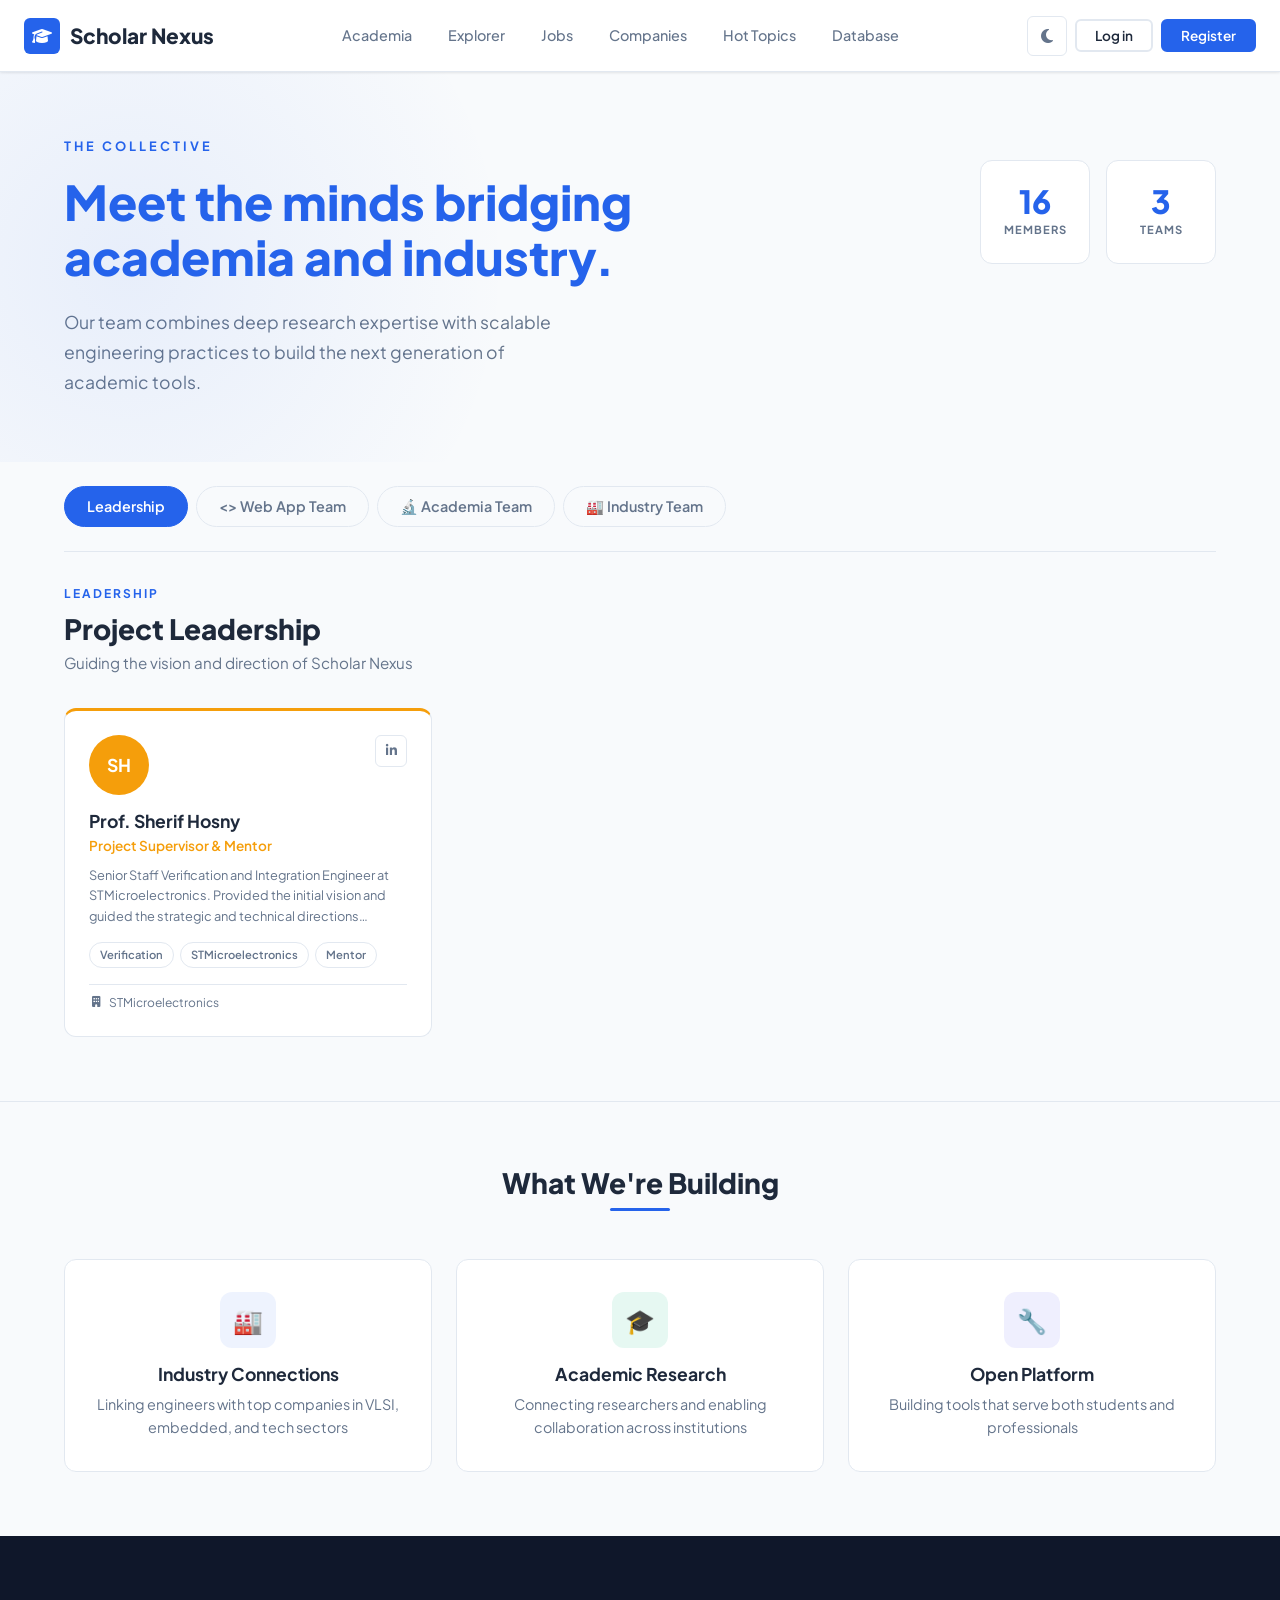
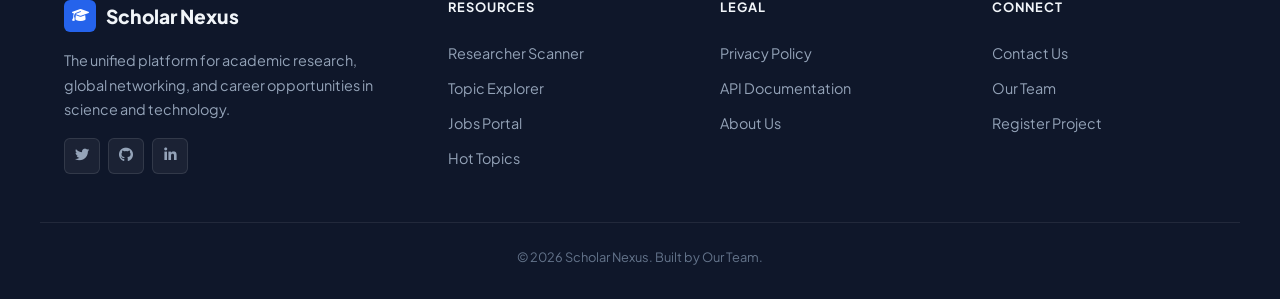
==== public/team.html @ de227413 "add team page" ====
<!DOCTYPE html>
<html lang="en">

<head>
    <meta charset="UTF-8">
    <meta name="viewport" content="width=device-width, initial-scale=1.0">
    <title>Our Team — Scholar Nexus</title>
    <meta name="description"
        content="Meet the talented team behind Scholar Nexus — researchers, engineers, and designers bridging academia and industry.">

    <!-- Theme: load first to prevent FOUC -->
    <script src="js/theme.js"></script>

    <!-- Preconnect -->
    <link rel="preconnect" href="https://fonts.googleapis.com">
    <link rel="preconnect" href="https://fonts.gstatic.com" crossorigin>
    <link rel="preconnect" href="https://cdnjs.cloudflare.com">

    <!-- CSS: tokens → components → layout → page -->
    <link rel="stylesheet" href="https://cdnjs.cloudflare.com/ajax/libs/font-awesome/6.4.0/css/all.min.css">
    <link rel="stylesheet" href="css/design-system.css">
    <link rel="stylesheet" href="css/components.css">
    <link rel="stylesheet" href="css/layout.css">
    <link rel="stylesheet" href="css/pages/team.css">
</head>

<body>

    <!-- ═══ NAVBAR (injected by layout.js) ═══ -->
    <div id="app-header"></div>


    <!-- ═══ HERO SECTION ═══ -->
    <section class="team-hero">
        <div class="container">
            <div class="team-hero__inner">
                <div class="team-hero__text">
                    <p class="team-hero__label">The Collective</p>
                    <h1 class="team-hero__title" id="hero-title">
                        Meet the minds bridging<br>
                        <span>academia and industry.</span>
                    </h1>
                    <p class="team-hero__subtitle">
                        Our team combines deep research expertise with scalable engineering practices
                        to build the next generation of academic tools.
                    </p>
                </div>
                <div class="team-hero__stats">
                    <div class="team-stat-box">
                        <div class="team-stat-box__value" data-count="16">0</div>
                        <div class="team-stat-box__label">Members</div>
                    </div>
                    <div class="team-stat-box">
                        <div class="team-stat-box__value" data-count="3">0</div>
                        <div class="team-stat-box__label">Teams</div>
                    </div>
                </div>
            </div>
        </div>
    </section>


    <!-- ═══ FILTER TABS ═══ -->
    <section class="container">
        <div class="team-filters" id="team-filters">
            <button class="team-filter-tab active" data-filter="leadership"
                data-target="section-leadership">Leadership</button>
            <button class="team-filter-tab" data-filter="web" data-target="section-web">&lt;&gt; Web App
                Team</button>
            <button class="team-filter-tab" data-filter="academia" data-target="section-academia">🔬 Academia
                Team</button>
            <button class="team-filter-tab" data-filter="industry" data-target="section-industry">🏭 Industry
                Team</button>
        </div>
    </section>


    <!-- ═══ LEADERSHIP ═══ -->
    <section class="container team-section" id="section-leadership" data-team="leadership">
        <p class="team-section__label">Leadership</p>
        <h2 class="team-section__title">Project Leadership</h2>
        <p class="team-section__subtitle">Guiding the vision and direction of Scholar Nexus</p>

        <div class="team-cards-grid">

            <!-- Prof. Sherif Hosny -->
            <div class="team-card" data-team="leadership" data-color="gold">
                <div class="team-card__top">
                    <div class="team-card__avatar" style="background: #f59e0b;">SH</div>
                    <div class="team-card__actions">
                        <a href="https://www.linkedin.com/in/sherif-hosny-0731b32b/" target="_blank" rel="noopener"
                            class="team-card__action-btn team-card__action-btn--li" aria-label="LinkedIn">
                            <i class="fab fa-linkedin-in"></i>
                        </a>
                    </div>
                </div>
                <h3 class="team-card__name">Prof. Sherif Hosny</h3>
                <p class="team-card__role team-card__role--gold">Project Supervisor &amp; Mentor</p>
                <p class="team-card__desc">
                    Senior Staff Verification and Integration Engineer at STMicroelectronics.
                    Provided the initial vision and guided the strategic and technical directions
                    throughout development.
                </p>
                <div class="team-card__skills">
                    <span class="team-card__skill">Verification</span>
                    <span class="team-card__skill">STMicroelectronics</span>
                    <span class="team-card__skill">Mentor</span>
                </div>
                <div class="team-card__meta">
                    <span class="team-card__meta-item"><i class="fas fa-building"></i> STMicroelectronics</span>
                </div>
            </div>

        </div>
    </section>


    <!-- ═══ WEB APPLICATION TEAM ═══ -->
    <section class="container team-section" id="section-web" data-team="web">
        <p class="team-section__label">Web App Team</p>
        <h2 class="team-section__title">Computer Operators</h2>
        <p class="team-section__subtitle">The dedicated team behind Scholar Nexus</p>

        <div class="team-cards-grid">

            <!-- Mohamed Gad Mohamed Ahmed -->
            <div class="team-card" data-team="web" data-color="purple">
                <div class="team-card__top">
                    <div class="team-card__avatar" style="background: #7c3aed;">MG</div>
                    <div class="team-card__actions">
                        <a href="https://www.linkedin.com/in/mohamed-gad-075179253?utm_source=share_via&utm_content=profile&utm_medium=member_android"
                            target="_blank" rel="noopener" class="team-card__action-btn team-card__action-btn--li"
                            aria-label="LinkedIn">
                            <i class="fab fa-linkedin-in"></i>
                        </a>
                    </div>
                </div>
                <h3 class="team-card__name">Mohamed Gad Mohamed Ahmed</h3>
                <p class="team-card__role team-card__role--purple">Full Stack Developer</p>
                <p class="team-card__desc">
                    Interested in VLSI, Digital IC Design, Verification, ASIC, FPGA, and DSP.
                </p>
                <div class="team-card__skills">
                    <span class="team-card__skill">VLSI</span>
                    <span class="team-card__skill">Digital IC Design</span>
                    <span class="team-card__skill">Verification</span>
                    <span class="team-card__skill">ASIC</span>
                    <span class="team-card__skill">FPGA</span>
                    <span class="team-card__skill">DSP</span>
                </div>
                <div class="team-card__meta">
                    <span class="team-card__meta-item"><i class="fas fa-graduation-cap"></i> B.Sc. in Electronics and
                        Electrical Communication Engineering</span>
                </div>
            </div>

            <!-- Amr Ahmed Wahidi -->
            <div class="team-card" data-team="web" data-color="purple">
                <div class="team-card__top">
                    <div class="team-card__avatar" style="background: #8b5cf6;">AW</div>
                    <div class="team-card__actions">
                        <a href="https://www.linkedin.com/in/amr-wahidi-747aba308/" target="_blank" rel="noopener"
                            class="team-card__action-btn team-card__action-btn--li" aria-label="LinkedIn">
                            <i class="fab fa-linkedin-in"></i>
                        </a>
                    </div>
                </div>
                <h3 class="team-card__name">Amr Ahmed Wahidi</h3>
                <p class="team-card__role team-card__role--purple">Software Developer &amp; Computer Vision Engineer</p>
                <p class="team-card__desc">
                    Passionate about AI, computer vision, GPU programming, and building software that
                    bridges research and reality.
                </p>
                <div class="team-card__skills">
                    <span class="team-card__skill">Computer Vision</span>
                    <span class="team-card__skill">Software Dev</span>
                    <span class="team-card__skill">GPU Programming</span>
                </div>
                <div class="team-card__meta">
                    <span class="team-card__meta-item"><i class="fas fa-graduation-cap"></i> B.Sc. Computer &amp;
                        Systems Engineering</span>
                </div>
            </div>

            <!-- Youssef Abdul Sattar -->
            <div class="team-card" data-team="web" data-color="purple">
                <div class="team-card__top">
                    <div class="team-card__avatar" style="background: #6d28d9;">YA</div>
                    <div class="team-card__actions">
                        <a href="https://www.linkedin.com/in/youssef-abdul-sattar-a793571b5" target="_blank"
                            rel="noopener" class="team-card__action-btn team-card__action-btn--li"
                            aria-label="LinkedIn">
                            <i class="fab fa-linkedin-in"></i>
                        </a>
                    </div>
                </div>
                <h3 class="team-card__name">Youssef Abdul Sattar</h3>
                <p class="team-card__role team-card__role--purple">Software Engineer</p>
                <p class="team-card__desc">
                    Passionate software engineer contributing to the web layer of Scholar Nexus,
                    bringing clean code and thoughtful implementation to every feature he touches.
                </p>
                <div class="team-card__skills">
                    <span class="team-card__skill">Software Engineering</span>
                    <span class="team-card__skill">Web Development</span>
                </div>
                <div class="team-card__meta">
                    <span class="team-card__meta-item"><i class="fas fa-graduation-cap"></i> B.Sc. Computer &amp;
                        Control Systems Engineering</span>
                </div>
            </div>

            <!-- Basem Ahmed Shehata -->
            <div class="team-card" data-team="web" data-color="purple">
                <div class="team-card__top">
                    <div class="team-card__avatar" style="background: #7c3aed;">BA</div>
                    <div class="team-card__actions">
                        <a href="https://linkedin.com/in/basem-ahmed-shehata" target="_blank" rel="noopener"
                            class="team-card__action-btn team-card__action-btn--li" aria-label="LinkedIn">
                            <i class="fab fa-linkedin-in"></i>
                        </a>
                    </div>
                </div>
                <h3 class="team-card__name">Basem Ahmed Shehata</h3>
                <p class="team-card__role team-card__role--purple">Backend Developer</p>
                <p class="team-card__desc">
                    Motivated software engineer with a specific interest in backend development,
                    contributing to the server-side logic and API design of Scholar Nexus.
                </p>
                <div class="team-card__skills">
                    <span class="team-card__skill">Backend Development</span>
                    <span class="team-card__skill">Software Engineering</span>
                </div>
                <div class="team-card__meta">
                    <span class="team-card__meta-item"><i class="fas fa-graduation-cap"></i> B.Sc. Computer &amp;
                        Systems Engineering</span>
                </div>
            </div>

            <!-- Abdallah Safan -->
            <div class="team-card" data-team="web" data-color="purple">
                <div class="team-card__top">
                    <div class="team-card__avatar" style="background: #5b21b6;">AS</div>
                    <div class="team-card__actions">
                        <a href="https://www.linkedin.com/in/abdallah-safan-021483278" target="_blank" rel="noopener"
                            class="team-card__action-btn team-card__action-btn--li" aria-label="LinkedIn">
                            <i class="fab fa-linkedin-in"></i>
                        </a>
                    </div>
                </div>
                <h3 class="team-card__name">Abdallah Safan</h3>
                <p class="team-card__role team-card__role--purple">Web Application Developer</p>
                <p class="team-card__desc">
                    Experienced in software development and generative AI, bringing modern engineering
                    practices and AI-powered thinking to the Scholar Nexus platform.
                </p>
                <div class="team-card__skills">
                    <span class="team-card__skill">Software Development</span>
                    <span class="team-card__skill">GenAI</span>
                    <span class="team-card__skill">Web Apps</span>
                </div>
                <div class="team-card__meta">
                    <span class="team-card__meta-item"><i class="fas fa-graduation-cap"></i> B.Sc. Computer
                        Engineering</span>
                </div>
            </div>

            <!-- Hamza Eldafrawy -->
            <div class="team-card" data-team="web" data-color="purple">
                <div class="team-card__top">
                    <div class="team-card__avatar" style="background: #8b5cf6;">HE</div>
                    <div class="team-card__actions">
                        <a href="https://www.linkedin.com/in/hamza-eldafrawy-a780591b9" target="_blank" rel="noopener"
                            class="team-card__action-btn team-card__action-btn--li" aria-label="LinkedIn">
                            <i class="fab fa-linkedin-in"></i>
                        </a>
                    </div>
                </div>
                <h3 class="team-card__name">Hamza Eldafrawy</h3>
                <p class="team-card__role team-card__role--purple">ML &amp; Web Developer</p>
                <p class="team-card__desc">
                    Interested in machine learning, data science, and software development — combining
                    analytical thinking with practical engineering to support Scholar Nexus.
                </p>
                <div class="team-card__skills">
                    <span class="team-card__skill">Machine Learning</span>
                    <span class="team-card__skill">Data Science</span>
                    <span class="team-card__skill">Software Dev</span>
                </div>
                <div class="team-card__meta">
                    <span class="team-card__meta-item"><i class="fas fa-graduation-cap"></i> B.Sc. Computer &amp;
                        Systems Engineering</span>
                </div>
            </div>

        </div>
    </section>


    <!-- ═══ INDUSTRY TEAM ═══ -->
    <section class="container team-section" id="section-industry" data-team="industry">
        <p class="team-section__label">Industry Team</p>
        <h2 class="team-section__title">Industry Connections</h2>
        <p class="team-section__subtitle">Building bridges between academia and industry</p>

        <div class="team-cards-grid">

            <!-- Nayra Azam Yousef -->
            <div class="team-card" data-team="industry" data-color="blue">
                <div class="team-card__top">
                    <div class="team-card__avatar" style="background: #2563eb;">NA</div>
                    <div class="team-card__actions">
                        <a href="https://www.linkedin.com/in/nayra-a-406677175" target="_blank" rel="noopener"
                            class="team-card__action-btn team-card__action-btn--li" aria-label="LinkedIn">
                            <i class="fab fa-linkedin-in"></i>
                        </a>
                    </div>
                </div>
                <h3 class="team-card__name">Nayra Azam Yousef</h3>
                <p class="team-card__role team-card__role--blue">Digital Verification Engineer</p>
                <p class="team-card__desc">
                    Digital Verification Engineer Intern at Si-Vision specializing in UVM and RISC-V
                    verification, while also serving as a Teaching Assistant at the Faculty of Engineering,
                    Mansoura University.
                </p>
                <div class="team-card__skills">
                    <span class="team-card__skill">UVM</span>
                    <span class="team-card__skill">RISC-V</span>
                    <span class="team-card__skill">Digital Design</span>
                    <span class="team-card__skill">Verification</span>
                </div>
                <div class="team-card__meta">
                    <span class="team-card__meta-item"><i class="fas fa-graduation-cap"></i> B.Sc. ECE + M.Sc.
                        Candidate</span>
                    <span class="team-card__meta-item"><i class="fas fa-building"></i> Digital Design
                        Verification</span>
                </div>
            </div>

            <!-- Karim Abdelhafez -->
            <div class="team-card" data-team="industry" data-color="blue">
                <div class="team-card__top">
                    <div class="team-card__avatar" style="background: #1e40af;">KA</div>
                    <div class="team-card__actions">
                        <a href="https://www.linkedin.com/in/karim-abdelhafez-1b89831b0" target="_blank" rel="noopener"
                            class="team-card__action-btn team-card__action-btn--li" aria-label="LinkedIn">
                            <i class="fab fa-linkedin-in"></i>
                        </a>
                    </div>
                </div>
                <h3 class="team-card__name">Karim Abdelhafez</h3>
                <p class="team-card__role team-card__role--blue">Verification Engineer</p>
                <p class="team-card__desc">
                    Standard Digital Verification Engineer at Si-Vision, working within the PCIe
                    controller team and applying rigorous verification methodologies to complex digital systems.
                </p>
                <div class="team-card__skills">
                    <span class="team-card__skill">PCIe</span>
                    <span class="team-card__skill">Digital Verification</span>
                    <span class="team-card__skill">UVM</span>
                </div>
                <div class="team-card__meta">
                    <span class="team-card__meta-item"><i class="fas fa-graduation-cap"></i> B.Sc. Electronics &amp;
                        ECE</span>
                    <span class="team-card__meta-item"><i class="fas fa-building"></i> Digital Design
                        Verification</span>
                </div>
            </div>

            <!-- Islam Mohamed Abdelaziz -->
            <div class="team-card" data-team="industry" data-color="blue">
                <div class="team-card__top">
                    <div class="team-card__avatar" style="background: #3b82f6;">IA</div>
                    <div class="team-card__actions">
                        <a href="https://www.linkedin.com/in/islam-mohamed-1144a5217" target="_blank" rel="noopener"
                            class="team-card__action-btn team-card__action-btn--li" aria-label="LinkedIn">
                            <i class="fab fa-linkedin-in"></i>
                        </a>
                    </div>
                </div>
                <h3 class="team-card__name">Islam Mohamed Abdelaziz</h3>
                <p class="team-card__role team-card__role--blue">Verification Engineer</p>
                <p class="team-card__desc">
                    Digital Verification Engineer Intern at Si-Vision specializing in UVM and RISC-V
                    verification, passionate about building robust and reliable digital hardware systems.
                </p>
                <div class="team-card__skills">
                    <span class="team-card__skill">UVM</span>
                    <span class="team-card__skill">RISC-V</span>
                    <span class="team-card__skill">Verification</span>
                </div>
                <div class="team-card__meta">
                    <span class="team-card__meta-item"><i class="fas fa-graduation-cap"></i> B.Sc. Electronics &amp;
                        ECE</span>
                    <span class="team-card__meta-item"><i class="fas fa-building"></i> Digital Design
                        Verification</span>
                </div>
            </div>

            <!-- Peter Gad -->
            <div class="team-card" data-team="industry" data-color="blue">
                <div class="team-card__top">
                    <div class="team-card__avatar" style="background: #1d4ed8;">PG</div>
                    <div class="team-card__actions">
                        <a href="https://www.linkedin.com/in/peter-gad-03bb34192" target="_blank" rel="noopener"
                            class="team-card__action-btn team-card__action-btn--li" aria-label="LinkedIn">
                            <i class="fab fa-linkedin-in"></i>
                        </a>
                    </div>
                </div>
                <h3 class="team-card__name">Peter Gad</h3>
                <p class="team-card__role team-card__role--blue">Digital Verification Engineer</p>
                <p class="team-card__desc">
                    Digital Verification Engineer at Si-Vision working in the PCIe controller team,
                    combining his nanotechnology background with practical digital verification expertise.
                </p>
                <div class="team-card__skills">
                    <span class="team-card__skill">PCIe</span>
                    <span class="team-card__skill">Digital Verification</span>
                    <span class="team-card__skill">Nano-electronics</span>
                </div>
                <div class="team-card__meta">
                    <span class="team-card__meta-item"><i class="fas fa-graduation-cap"></i> B.Sc. Nanotechnology &amp;
                        Nano-Electronics</span>
                    <span class="team-card__meta-item"><i class="fas fa-building"></i> Digital Verification</span>
                </div>
            </div>

            <!-- Menna Hesham El-Sabaa -->
            <div class="team-card" data-team="industry" data-color="blue">
                <div class="team-card__top">
                    <div class="team-card__avatar" style="background: #2563eb;">ME</div>
                    <div class="team-card__actions">
                        <a href="https://www.linkedin.com/in/menna-elsabaa" target="_blank" rel="noopener"
                            class="team-card__action-btn team-card__action-btn--li" aria-label="LinkedIn">
                            <i class="fab fa-linkedin-in"></i>
                        </a>
                    </div>
                </div>
                <h3 class="team-card__name">Menna Hesham El-Sabaa</h3>
                <p class="team-card__role team-card__role--blue">Analog Design Enthusiast</p>
                <p class="team-card__desc">
                    Junior engineering student with a strong foundation in electronics and device physics,
                    passionate about Analog IC Design and eager to contribute to cutting-edge circuit design.
                </p>
                <div class="team-card__skills">
                    <span class="team-card__skill">Analog Design</span>
                    <span class="team-card__skill">Electronics</span>
                    <span class="team-card__skill">IC Design</span>
                </div>
                <div class="team-card__meta">
                    <span class="team-card__meta-item"><i class="fas fa-graduation-cap"></i> Junior - Electronics &amp;
                        Communication Eng.</span>
                    <span class="team-card__meta-item"><i class="fas fa-building"></i> Analog IC Design</span>
                </div>
            </div>

            <!-- Manar Kamel -->
            <div class="team-card" data-team="industry" data-color="blue">
                <div class="team-card__top">
                    <div class="team-card__avatar" style="background: #1e40af;">MK</div>
                    <div class="team-card__actions">
                        <a href="https://www.linkedin.com/in/manarkamelhuss" target="_blank" rel="noopener"
                            class="team-card__action-btn team-card__action-btn--li" aria-label="LinkedIn">
                            <i class="fab fa-linkedin-in"></i>
                        </a>
                    </div>
                </div>
                <h3 class="team-card__name">Manar Kamel</h3>
                <p class="team-card__role team-card__role--blue">Industry Contributor</p>
                <p class="team-card__desc">
                    Contributing to the industry side of Scholar Nexus, bringing engineering expertise
                    and practical experience to support the platform's industry connections.
                </p>
                <div class="team-card__skills">
                    <span class="team-card__skill">Electronics</span>
                    <span class="team-card__skill">Engineering</span>
                </div>
                <div class="team-card__meta">
                    <span class="team-card__meta-item"><i class="fas fa-graduation-cap"></i> B.Sc. Electronics &amp;
                        ECE</span>
                    <span class="team-card__meta-item"><i class="fas fa-building"></i> Industry</span>
                </div>
            </div>

            <!-- Yahia Mahmoud -->
            <div class="team-card" data-team="industry" data-color="blue">
                <div class="team-card__top">
                    <div class="team-card__avatar" style="background: #3b82f6;">YM</div>
                    <div class="team-card__actions">
                        <a href="https://www.linkedin.com/in/yahia-mahmoud-404752190" target="_blank" rel="noopener"
                            class="team-card__action-btn team-card__action-btn--li" aria-label="LinkedIn">
                            <i class="fab fa-linkedin-in"></i>
                        </a>
                    </div>
                </div>
                <h3 class="team-card__name">Yahia Mahmoud</h3>
                <p class="team-card__role team-card__role--blue">Industry Contributor</p>
                <p class="team-card__desc">
                    Engineering professional contributing to the industry team of Scholar Nexus,
                    helping bridge the gap between academic research and real-world industry applications.
                </p>
                <div class="team-card__skills">
                    <span class="team-card__skill">Electronics</span>
                    <span class="team-card__skill">Engineering</span>
                </div>
                <div class="team-card__meta">
                    <span class="team-card__meta-item"><i class="fas fa-graduation-cap"></i> B.Sc. Electronics &amp;
                        ECE</span>
                    <span class="team-card__meta-item"><i class="fas fa-building"></i> Industry</span>
                </div>
            </div>

        </div>
    </section>


    <!-- ═══ ACADEMIA TEAM ═══ -->
    <section class="container team-section" id="section-academia" data-team="academia">
        <p class="team-section__label">Academia Team</p>
        <h2 class="team-section__title">Research &amp; Academia</h2>
        <p class="team-section__subtitle">Advancing knowledge and research</p>

        <div class="team-cards-grid">

            <!-- Reem Fawzy Mahmoud -->
            <div class="team-card" data-team="academia" data-color="green">
                <div class="team-card__top">
                    <div class="team-card__avatar" style="background: #10b981;">RF</div>
                    <div class="team-card__actions">
                        <a href="https://www.linkedin.com/in/reem-mahmoud-193987306" target="_blank" rel="noopener"
                            class="team-card__action-btn team-card__action-btn--li" aria-label="LinkedIn">
                            <i class="fab fa-linkedin-in"></i>
                        </a>
                    </div>
                </div>
                <h3 class="team-card__name">Reem Fawzy Mahmoud</h3>
                <p class="team-card__role team-card__role--green">ASIC Design &amp; Teaching Assistant</p>
                <p class="team-card__desc">
                    ASIC design intern currently working as a Teaching Assistant, combining her passion
                    for digital IC design with a commitment to education and knowledge-sharing in the academic
                    community.
                </p>
                <div class="team-card__skills">
                    <span class="team-card__skill">ASIC Design</span>
                    <span class="team-card__skill">Digital IC</span>
                    <span class="team-card__skill">Teaching</span>
                </div>
                <div class="team-card__meta">
                    <span class="team-card__meta-item"><i class="fas fa-graduation-cap"></i> B.Sc. Electronics &amp;
                        ECE</span>
                    <span class="team-card__meta-item"><i class="fas fa-building"></i> Digital IC Design</span>
                </div>
            </div>

            <!-- Mohamed Mostafa Mohamed -->
            <div class="team-card" data-team="academia" data-color="green">
                <div class="team-card__top">
                    <div class="team-card__avatar" style="background: #059669;">MM</div>
                    <div class="team-card__actions">
                        <a href="https://www.linkedin.com/in/mohamed-mostafa-bb509b231" target="_blank" rel="noopener"
                            class="team-card__action-btn team-card__action-btn--li" aria-label="LinkedIn">
                            <i class="fab fa-linkedin-in"></i>
                        </a>
                    </div>
                </div>
                <h3 class="team-card__name">Mohamed Mostafa Mohamed</h3>
                <p class="team-card__role team-card__role--green">Digital Verification &amp; ASIC</p>
                <p class="team-card__desc">
                    Digital verification intern at Si-Vision specializing in UVM and CXL verification,
                    with broad interests in digital IC verification, design, and ASIC development.
                </p>
                <div class="team-card__skills">
                    <span class="team-card__skill">UVM</span>
                    <span class="team-card__skill">CXL</span>
                    <span class="team-card__skill">ASIC</span>
                    <span class="team-card__skill">Digital IC</span>
                </div>
                <div class="team-card__meta">
                    <span class="team-card__meta-item"><i class="fas fa-graduation-cap"></i> B.Sc. Electronics &amp;
                        ECE</span>
                    <span class="team-card__meta-item"><i class="fas fa-building"></i> Digital IC Verification &amp;
                        Design</span>
                </div>
            </div>

            <!-- Mohamed Ahmed Mamdouh -->
            <div class="team-card" data-team="academia" data-color="green">
                <div class="team-card__top">
                    <div class="team-card__avatar" style="background: #10b981;">MA</div>
                    <div class="team-card__actions">
                        <a href="https://www.linkedin.com/in/mohamed-ahmed-714853245" target="_blank" rel="noopener"
                            class="team-card__action-btn team-card__action-btn--li" aria-label="LinkedIn">
                            <i class="fab fa-linkedin-in"></i>
                        </a>
                    </div>
                </div>
                <h3 class="team-card__name">Mohamed Ahmed Mamdouh</h3>
                <p class="team-card__role team-card__role--green">VLSI Engineer</p>
                <p class="team-card__desc">
                    Final-term electronics engineering student with a focus on VLSI design, bringing
                    fresh perspective and technical knowledge to the academia team of Scholar Nexus.
                </p>
                <div class="team-card__skills">
                    <span class="team-card__skill">VLSI</span>
                    <span class="team-card__skill">Electronics</span>
                    <span class="team-card__skill">Digital Design</span>
                </div>
                <div class="team-card__meta">
                    <span class="team-card__meta-item"><i class="fas fa-graduation-cap"></i> B.Sc. Electronics &amp; ECE
                        - Helwan University</span>
                    <span class="team-card__meta-item"><i class="fas fa-building"></i> VLSI</span>
                </div>
            </div>

        </div>
    </section>


    <!-- ═══ WHAT WE'RE BUILDING ═══ -->
    <section class="team-building">
        <div class="container">
            <div class="team-building__header">
                <h2 class="team-building__title">What We're Building</h2>
                <div class="team-building__subtitle"></div>
            </div>

            <div class="team-building__grid">
                <div class="team-building__card">
                    <div class="team-building__icon team-building__icon--blue">🏭</div>
                    <h3 class="team-building__card-title">Industry Connections</h3>
                    <p class="team-building__card-text">
                        Linking engineers with top companies in VLSI, embedded, and tech sectors
                    </p>
                </div>
                <div class="team-building__card">
                    <div class="team-building__icon team-building__icon--green">🎓</div>
                    <h3 class="team-building__card-title">Academic Research</h3>
                    <p class="team-building__card-text">
                        Connecting researchers and enabling collaboration across institutions
                    </p>
                </div>
                <div class="team-building__card">
                    <div class="team-building__icon team-building__icon--purple">🔧</div>
                    <h3 class="team-building__card-title">Open Platform</h3>
                    <p class="team-building__card-text">
                        Building tools that serve both students and professionals
                    </p>
                </div>
            </div>
        </div>
    </section>


    <!-- ═══ FOOTER (injected by layout.js) ═══ -->
    <div id="app-footer"></div>

    <!-- JS: layout (navbar + footer injection) -->
    <script src="js/layout.js"></script>

    <script>
        /* ===========================================================
           TEAM PAGE — Animations & Filter Logic
           =========================================================== */

        document.addEventListener('DOMContentLoaded', function () {

            /* ─── 1. Hero Word Animation ─── */
            var heroTitle = document.getElementById('hero-title');
            if (heroTitle) {
                var delay = 0;
                function processNode(parent) {
                    var children = Array.from(parent.childNodes);
                    children.forEach(function (child) {
                        if (child.nodeType === 3) {
                            var words = child.textContent.split(/(\s+)/);
                            var fragment = document.createDocumentFragment();
                            words.forEach(function (word) {
                                if (word.trim() === '') {
                                    fragment.appendChild(document.createTextNode(word));
                                } else {
                                    var span = document.createElement('span');
                                    span.className = 'hero-word';
                                    span.textContent = word;
                                    span.style.animationDelay = (delay * 0.1) + 's';
                                    fragment.appendChild(span);
                                    delay++;
                                }
                            });
                            parent.replaceChild(fragment, child);
                        } else if (child.nodeType === 1) {
                            processNode(child);
                        }
                    });
                }
                processNode(heroTitle);
            }


            /* ─── 2. Stats Count-Up Animation ─── */
            var statValues = document.querySelectorAll('[data-count]');
            statValues.forEach(function (el) {
                var target = parseInt(el.getAttribute('data-count'), 10);
                var suffix = el.getAttribute('data-count').replace(/[0-9]/g, '');
                var duration = 1500;
                var startTime = null;

                function animate(timestamp) {
                    if (!startTime) startTime = timestamp;
                    var progress = Math.min((timestamp - startTime) / duration, 1);
                    var eased = 1 - (1 - progress) * (1 - progress);
                    el.textContent = Math.floor(eased * target) + suffix;
                    if (progress < 1) {
                        requestAnimationFrame(animate);
                    } else {
                        el.textContent = el.getAttribute('data-count');
                    }
                }
                requestAnimationFrame(animate);
            });


            /* ─── 3. Filter Tabs — show/hide sections + scroll ─── */
            var filterTabs = document.querySelectorAll('.team-filter-tab');
            var teamSections = document.querySelectorAll('.team-section');

            filterTabs.forEach(function (tab) {
                tab.addEventListener('click', function () {

                    // 1. Update active tab
                    filterTabs.forEach(function (t) {
                        t.classList.remove('active');
                    });
                    tab.classList.add('active');

                    var filter = tab.getAttribute('data-filter');
                    var targetId = tab.getAttribute('data-target');

                    // 2. Show/hide sections
                    teamSections.forEach(function (section) {
                        var sectionTeam = section.getAttribute('data-team');

                        if (sectionTeam === filter) {
                            section.style.display = '';
                            // Re-animate cards
                            var cards = section.querySelectorAll('.team-card');
                            cards.forEach(function (card, i) {
                                card.style.opacity = '0';
                                card.style.transform = 'translateY(20px)';
                                setTimeout(function () {
                                    card.style.transition = 'all 0.35s ease';
                                    card.style.opacity = '1';
                                    card.style.transform = 'translateY(0)';
                                }, i * 80);
                            });
                        } else {
                            section.style.display = 'none';
                        }
                    });

                    // 3. Smooth scroll to section
                    if (targetId) {
                        var targetSection = document.getElementById(targetId);
                        if (targetSection) {
                            setTimeout(function () {
                                targetSection.scrollIntoView({
                                    behavior: 'smooth',
                                    block: 'start'
                                });
                            }, 100);
                        }
                    }
                });
            });

            // On load: show only leadership section (default active tab)
            teamSections.forEach(function (section) {
                var sectionTeam = section.getAttribute('data-team');
                if (sectionTeam !== 'leadership') {
                    section.style.display = 'none';
                }
            });

            // Trigger entrance animation for visible cards
            var visibleCards = document.querySelectorAll('#section-leadership .team-card');
            visibleCards.forEach(function (card, i) {
                setTimeout(function () {
                    card.classList.add('visible');
                }, i * 80 + 300);
            });

        });
    </script>

</body>

</html>
---- public/css/design-system.css ----
/* =================================================================
   DESIGN SYSTEM — Scholar Nexus
   Tokens, reset, base typography, theme variables.
   This file must load FIRST before any other CSS.
   ================================================================= */

@import url('https://fonts.googleapis.com/css2?family=Plus+Jakarta+Sans:wght@300;400;500;600;700;800&display=swap');

/* --- LIGHT THEME (default) --- */
:root {
  /* Colors */
  --primary: #2563eb;
  --primary-hover: #1d4ed8;
  --primary-light: rgba(37, 99, 235, 0.08);
  --primary-ring: rgba(37, 99, 235, 0.25);

  --dark: #0f172a;
  --dark-card: #1e293b;

  --bg-body: #f8fafc;
  --bg-card: #ffffff;
  --bg-input: #f1f5f9;

  --text-primary: #1e293b;
  --text-secondary: #64748b;
  --text-inverse: #ffffff;

  --border: #e2e8f0;
  --border-hover: #cbd5e1;

  --success: #10b981;
  --success-light: rgba(16, 185, 129, 0.1);
  --warning: #f59e0b;
  --warning-light: rgba(245, 158, 11, 0.1);
  --danger: #ef4444;
  --danger-light: rgba(239, 68, 68, 0.1);
  --info: #6366f1;
  --info-light: rgba(99, 102, 241, 0.1);

  /* Typography */
  --font-main: 'Plus Jakarta Sans', 'Segoe UI', sans-serif;
  --font-mono: 'JetBrains Mono', 'Consolas', monospace;

  /* Spacing */
  --space-xs: 4px;
  --space-sm: 8px;
  --space-md: 16px;
  --space-lg: 24px;
  --space-xl: 32px;
  --space-2xl: 48px;
  --space-3xl: 64px;

  /* Radii */
  --radius-sm: 6px;
  --radius-md: 12px;
  --radius-lg: 20px;
  --radius-full: 9999px;

  /* Shadows */
  --shadow-sm: 0 1px 3px rgba(0, 0, 0, 0.06), 0 1px 2px rgba(0, 0, 0, 0.04);
  --shadow-md: 0 4px 16px rgba(0, 0, 0, 0.08);
  --shadow-lg: 0 8px 32px rgba(0, 0, 0, 0.12);
  --shadow-xl: 0 16px 48px rgba(0, 0, 0, 0.16);

  /* Transitions */
  --transition: all 0.3s ease;
  --transition-fast: all 0.15s ease;

  /* Layout */
  --navbar-height: 72px;
  --container-max: 1200px;
  --container-wide: 1400px;
}

/* --- DARK THEME --- */
[data-theme="dark"] {
  --bg-body: #0f172a;
  --bg-card: #1e293b;
  --bg-input: #334155;

  --text-primary: #f1f5f9;
  --text-secondary: #94a3b8;

  --border: #334155;
  --border-hover: #475569;

  --primary-light: rgba(37, 99, 235, 0.15);
  --shadow-sm: 0 1px 3px rgba(0, 0, 0, 0.2);
  --shadow-md: 0 4px 16px rgba(0, 0, 0, 0.25);
  --shadow-lg: 0 8px 32px rgba(0, 0, 0, 0.35);
  --shadow-xl: 0 16px 48px rgba(0, 0, 0, 0.4);
}


/* --- RESET --- */
*,
*::before,
*::after {
  box-sizing: border-box;
  margin: 0;
  padding: 0;
}

html {
  scroll-behavior: smooth;
  -webkit-font-smoothing: antialiased;
  -moz-osx-font-smoothing: grayscale;
}

@keyframes fadeIn {
  from {
    opacity: 0;
    transform: translateY(8px);
  }

  to {
    opacity: 1;
    transform: translateY(0);
  }
}

body {
  font-family: var(--font-main);
  font-size: 16px;
  line-height: 1.6;
  color: var(--text-primary);
  background: var(--bg-body);
  min-height: 100vh;
  display: flex;
  flex-direction: column;
  transition: background 0.3s ease, color 0.3s ease;
  animation: fadeIn 0.25s ease forwards;
}

a {
  text-decoration: none;
  color: inherit;
  transition: var(--transition-fast);
}

img {
  max-width: 100%;
  display: block;
}

button,
input,
select,
textarea {
  font-family: inherit;
  font-size: inherit;
  color: inherit;
}

ul,
ol {
  list-style: none;
}

/* --- BASE TYPOGRAPHY --- */
h1,
h2,
h3,
h4,
h5,
h6 {
  font-weight: 700;
  line-height: 1.2;
  color: var(--text-primary);
}

h1 {
  font-size: 2.75rem;
}

h2 {
  font-size: 2rem;
}

h3 {
  font-size: 1.5rem;
}

h4 {
  font-size: 1.25rem;
}

p {
  color: var(--text-secondary);
  line-height: 1.7;
}

/* --- UTILITY --- */
.container {
  width: 100%;
  max-width: var(--container-max);
  margin: 0 auto;
  padding: 0 var(--space-lg);
}

.container--wide {
  max-width: var(--container-wide);
}

.sr-only {
  position: absolute;
  width: 1px;
  height: 1px;
  overflow: hidden;
  clip: rect(0, 0, 0, 0);
  white-space: nowrap;
  border: 0;
}
---- public/css/components.css ----
/* =================================================================
   COMPONENTS — Scholar Nexus
   Reusable UI components: buttons, cards, badges, inputs, etc.
   Loads AFTER design-system.css.
   ================================================================= */


/* --- BUTTONS --- */
.btn {
    display: inline-flex;
    align-items: center;
    justify-content: center;
    gap: var(--space-sm);
    padding: 12px 28px;
    font-family: var(--font-main);
    font-size: 0.95rem;
    font-weight: 600;
    border: 2px solid transparent;
    border-radius: var(--radius-sm);
    cursor: pointer;
    transition: var(--transition);
    white-space: nowrap;
    text-decoration: none;
    line-height: 1;
}

.btn-primary {
    background: var(--primary);
    color: var(--text-inverse);
    border-color: var(--primary);
}

.btn-primary:hover {
    background: var(--primary-hover);
    border-color: var(--primary-hover);
    transform: translateY(-2px);
    box-shadow: 0 4px 14px rgba(37, 99, 235, 0.35);
}

.btn-outline {
    background: transparent;
    color: var(--text-primary);
    border-color: var(--border);
}

.btn-outline:hover {
    background: var(--primary);
    color: var(--text-inverse);
    border-color: var(--primary);
    transform: translateY(-2px);
}

.btn--hero-outline {
    background: transparent;
    color: var(--text-inverse);
    border-color: rgba(255, 255, 255, 0.3);
}

.btn--hero-outline:hover {
    background: rgba(255, 255, 255, 0.1);
    border-color: rgba(255, 255, 255, 0.6);
    transform: translateY(-2px);
}

.btn-sm {
    padding: 8px 18px;
    font-size: 0.85rem;
}

.btn-lg {
    padding: 16px 36px;
    font-size: 1.05rem;
}

.btn-icon {
    width: 40px;
    height: 40px;
    padding: 0;
    border-radius: var(--radius-sm);
    display: inline-flex;
    align-items: center;
    justify-content: center;
    background: transparent;
    color: var(--text-secondary);
    border: 1px solid var(--border);
    cursor: pointer;
    transition: var(--transition-fast);
}

.btn-icon:hover {
    background: var(--primary-light);
    color: var(--primary);
    border-color: var(--primary);
}

.btn-danger {
    background: var(--danger);
    color: var(--text-inverse);
    border-color: var(--danger);
}

.btn-danger:hover {
    background: #dc2626;
    border-color: #dc2626;
    transform: translateY(-2px);
}


/* --- CARDS --- */
.card {
    background: var(--bg-card);
    border: 1px solid var(--border);
    border-radius: var(--radius-md);
    padding: var(--space-lg);
    transition: var(--transition);
}

.card:hover {
    transform: translateY(-4px);
    box-shadow: var(--shadow-lg);
    border-color: var(--border-hover);
}

.card__icon {
    width: 56px;
    height: 56px;
    border-radius: var(--radius-md);
    display: flex;
    align-items: center;
    justify-content: center;
    font-size: 1.4rem;
    margin-bottom: var(--space-md);
}

.card__icon--blue {
    background: var(--primary-light);
    color: var(--primary);
}

.card__icon--green {
    background: var(--success-light);
    color: var(--success);
}

.card__icon--orange {
    background: var(--warning-light);
    color: var(--warning);
}

.card__icon--purple {
    background: var(--info-light);
    color: var(--info);
}

.card__icon--red {
    background: var(--danger-light);
    color: var(--danger);
}

.card__title {
    font-size: 1.15rem;
    font-weight: 700;
    color: var(--text-primary);
    margin-bottom: var(--space-sm);
}

.card__text {
    font-size: 0.9rem;
    color: var(--text-secondary);
    line-height: 1.6;
    margin-bottom: var(--space-md);
}

.card__link {
    font-size: 0.9rem;
    font-weight: 600;
    color: var(--primary);
    display: inline-flex;
    align-items: center;
    gap: 6px;
    transition: var(--transition-fast);
}

.card__link:hover {
    gap: 10px;
}

.card--clickable {
    cursor: pointer;
    text-decoration: none;
    display: block;
    color: inherit;
}

.card--stat {
    text-align: center;
    padding: var(--space-xl);
}

.card--stat .stat__value {
    font-size: 2.5rem;
    font-weight: 800;
    color: var(--primary);
    line-height: 1;
    margin-bottom: var(--space-xs);
}

.card--stat .stat__label {
    font-size: 0.85rem;
    color: var(--text-secondary);
    font-weight: 500;
    text-transform: uppercase;
    letter-spacing: 0.5px;
}


/* --- BADGES --- */
.badge {
    display: inline-flex;
    align-items: center;
    gap: 4px;
    padding: 4px 12px;
    font-size: 0.75rem;
    font-weight: 600;
    border-radius: var(--radius-full);
    line-height: 1;
    white-space: nowrap;
    text-transform: uppercase;
    letter-spacing: 0.3px;
}

.badge--blue {
    background: var(--primary-light);
    color: var(--primary);
}

.badge--green {
    background: var(--success-light);
    color: var(--success);
}

.badge--orange {
    background: var(--warning-light);
    color: var(--warning);
}

.badge--red {
    background: var(--danger-light);
    color: var(--danger);
}

.badge--purple {
    background: var(--info-light);
    color: var(--info);
}


/* --- INPUT FIELDS --- */
.input-field {
    width: 100%;
    padding: 12px 16px;
    background: var(--bg-input);
    border: 1.5px solid var(--border);
    border-radius: var(--radius-sm);
    color: var(--text-primary);
    font-size: 0.95rem;
    transition: var(--transition-fast);
    outline: none;
}

.input-field:focus {
    border-color: var(--primary);
    box-shadow: 0 0 0 3px var(--primary-ring);
    background: var(--bg-card);
}

.input-field::placeholder {
    color: var(--text-secondary);
    opacity: 0.7;
}

.form-group {
    margin-bottom: var(--space-lg);
}

.form-group__label {
    display: block;
    font-size: 0.8rem;
    font-weight: 600;
    color: var(--text-secondary);
    margin-bottom: var(--space-sm);
    text-transform: uppercase;
    letter-spacing: 0.5px;
}

select.input-field {
    appearance: none;
    background-image: url("data:image/svg+xml,%3Csvg xmlns='http://www.w3.org/2000/svg' width='12' height='12' viewBox='0 0 12 12'%3E%3Cpath fill='%2364748b' d='M6 8L1 3h10z'/%3E%3C/svg%3E");
    background-repeat: no-repeat;
    background-position: right 14px center;
    padding-right: 36px;
    cursor: pointer;
}


/* --- SECTION TITLE --- */
.section-title {
    font-size: 1.75rem;
    font-weight: 800;
    color: var(--text-primary);
    margin-bottom: var(--space-xs);
    position: relative;
    display: inline-block;
}

.section-title::after {
    content: '';
    position: absolute;
    bottom: -8px;
    left: 0;
    width: 48px;
    height: 3px;
    background: var(--primary);
    border-radius: 2px;
}

.section-subtitle {
    font-size: 1rem;
    color: var(--text-secondary);
    margin-top: var(--space-md);
    max-width: 600px;
}

.section-header {
    margin-bottom: var(--space-2xl);
}

.section-header--center {
    text-align: center;
}

.section-header--center .section-title::after {
    left: 50%;
    transform: translateX(-50%);
}

.section-header--center .section-subtitle {
    margin-left: auto;
    margin-right: auto;
}


/* --- TAGS --- */
.tag {
    display: inline-flex;
    align-items: center;
    padding: 4px 12px;
    font-size: 0.8rem;
    font-weight: 500;
    color: var(--primary);
    background: var(--primary-light);
    border-radius: var(--radius-full);
    white-space: nowrap;
}

.tag-group {
    display: flex;
    flex-wrap: wrap;
    gap: var(--space-sm);
}


/* --- TOAST --- */
.toast {
    position: fixed;
    top: var(--space-lg);
    right: var(--space-lg);
    padding: 14px 28px;
    border-radius: var(--radius-sm);
    color: var(--text-inverse);
    font-weight: 600;
    font-size: 0.9rem;
    z-index: 10000;
    box-shadow: var(--shadow-lg);
    animation: toast-in 0.4s ease;
}

.toast--success {
    background: var(--success);
}

.toast--error {
    background: var(--danger);
}

@keyframes toast-in {
    from {
        opacity: 0;
        transform: translateY(-12px);
    }

    to {
        opacity: 1;
        transform: translateY(0);
    }
}


/* --- EMPTY STATE --- */
.empty-state {
    text-align: center;
    padding: var(--space-3xl) var(--space-lg);
    color: var(--text-secondary);
}

.empty-state__icon {
    font-size: 3rem;
    margin-bottom: var(--space-md);
    opacity: 0.3;
}

.empty-state__text {
    font-size: 1.1rem;
    font-weight: 500;
}


/* --- AVATAR --- */
.avatar {
    width: 40px;
    height: 40px;
    border-radius: var(--radius-full);
    object-fit: cover;
    border: 2px solid var(--border);
}

.avatar--sm {
    width: 32px;
    height: 32px;
}

.avatar--lg {
    width: 56px;
    height: 56px;
}


/* --- DIVIDER --- */
.divider {
    height: 1px;
    background: var(--border);
    border: none;
    margin: var(--space-xl) 0;
}
---- public/css/layout.css ----
/* =================================================================
   LAYOUT — Scholar Nexus
   Navbar, footer, page grids, and responsive helpers.
   Loads AFTER components.css.
   ================================================================= */


/* --- NAVBAR --- */
.navbar {
    position: sticky;
    top: 0;
    z-index: 1000;
    height: var(--navbar-height);
    background: var(--bg-card);
    border-bottom: 1px solid var(--border);
    box-shadow: var(--shadow-sm);
    backdrop-filter: blur(12px);
    transition: var(--transition);
}

.navbar__inner {
    max-width: var(--container-wide);
    margin: 0 auto;
    padding: 0 var(--space-lg);
    height: 100%;
    display: flex;
    align-items: center;
    justify-content: space-between;
    gap: var(--space-xl);
}

.navbar__brand {
    display: flex;
    align-items: center;
    gap: 10px;
    font-size: 1.3rem;
    font-weight: 800;
    color: var(--text-primary);
    cursor: pointer;
    flex-shrink: 0;
    text-decoration: none;
}

.navbar__brand-icon {
    width: 36px;
    height: 36px;
    background: var(--primary);
    color: white;
    border-radius: var(--radius-sm);
    display: flex;
    align-items: center;
    justify-content: center;
    font-size: 1rem;
}

.navbar__links {
    display: flex;
    align-items: center;
    gap: 4px;
}

.navbar__link {
    padding: 8px 16px;
    font-size: 0.9rem;
    font-weight: 500;
    color: var(--text-secondary);
    border-radius: var(--radius-sm);
    transition: var(--transition-fast);
    position: relative;
    white-space: nowrap;
}

.navbar__link:hover {
    color: var(--primary);
    background: var(--primary-light);
}

.navbar__link.active {
    color: var(--primary);
    font-weight: 600;
}

.navbar__link.active::after {
    content: '';
    position: absolute;
    bottom: -1px;
    left: 16px;
    right: 16px;
    height: 2px;
    background: var(--primary);
    border-radius: 2px;
}

.navbar__actions {
    display: flex;
    align-items: center;
    gap: var(--space-sm);
    flex-shrink: 0;
}

.navbar__user {
    display: flex;
    align-items: center;
    gap: var(--space-sm);
    padding: 6px 14px;
    font-size: 0.85rem;
    font-weight: 600;
    color: var(--primary);
    background: var(--primary-light);
    border-radius: var(--radius-full);
}

.navbar__user i {
    font-size: 0.9rem;
}

/* Mobile hamburger (hidden on desktop) */
.navbar__hamburger {
    display: none;
    background: none;
    border: none;
    color: var(--text-primary);
    font-size: 1.3rem;
    cursor: pointer;
    padding: var(--space-sm);
}


/* --- FOOTER --- */
.footer {
    background: var(--dark);
    color: #cbd5e1;
    padding: var(--space-3xl) 0 var(--space-xl);
    margin-top: auto;
}

.footer__grid {
    max-width: var(--container-max);
    margin: 0 auto;
    padding: 0 var(--space-lg);
    display: grid;
    grid-template-columns: 1.5fr repeat(3, 1fr);
    gap: var(--space-2xl);
}

.footer__column-title {
    font-size: 0.8rem;
    font-weight: 700;
    text-transform: uppercase;
    letter-spacing: 1px;
    color: #f1f5f9;
    margin-bottom: var(--space-lg);
}

.footer__brand {
    display: flex;
    align-items: center;
    gap: 10px;
    font-size: 1.2rem;
    font-weight: 800;
    color: #f1f5f9;
    margin-bottom: var(--space-md);
}

.footer__brand-icon {
    width: 32px;
    height: 32px;
    background: var(--primary);
    color: white;
    border-radius: var(--radius-sm);
    display: flex;
    align-items: center;
    justify-content: center;
    font-size: 0.85rem;
}

.footer__text {
    font-size: 0.9rem;
    line-height: 1.7;
    color: #94a3b8;
    max-width: 320px;
}

.footer__links {
    display: flex;
    flex-direction: column;
    gap: var(--space-sm);
}

.footer__link {
    font-size: 0.9rem;
    color: #94a3b8;
    transition: var(--transition-fast);
    padding: 2px 0;
}

.footer__link:hover {
    color: var(--primary);
    padding-left: 4px;
}

.footer__social {
    display: flex;
    gap: var(--space-sm);
    margin-top: var(--space-md);
}

.footer__social-link {
    width: 36px;
    height: 36px;
    border-radius: var(--radius-sm);
    background: rgba(255, 255, 255, 0.05);
    border: 1px solid rgba(255, 255, 255, 0.1);
    display: flex;
    align-items: center;
    justify-content: center;
    color: #94a3b8;
    font-size: 0.9rem;
    transition: var(--transition-fast);
}

.footer__social-link:hover {
    background: var(--primary);
    color: white;
    border-color: var(--primary);
}

.footer__bottom {
    max-width: var(--container-max);
    margin: var(--space-2xl) auto 0;
    padding: var(--space-lg) var(--space-lg) 0;
    border-top: 1px solid rgba(255, 255, 255, 0.08);
    text-align: center;
    font-size: 0.8rem;
    color: #64748b;
}


/* --- PAGE LAYOUT HELPERS --- */
.page-section {
    padding: var(--space-3xl) 0;
}

.page-grid {
    display: grid;
    grid-template-columns: 280px 1fr;
    gap: var(--space-xl);
    align-items: start;
}

.sidebar {
    position: sticky;
    top: calc(var(--navbar-height) + var(--space-lg));
}

.content-area {
    min-width: 0;
}

.grid-cards {
    display: grid;
    gap: var(--space-lg);
}

.grid-cards--2 {
    grid-template-columns: repeat(2, 1fr);
}

.grid-cards--3 {
    grid-template-columns: repeat(3, 1fr);
}

.grid-cards--4 {
    grid-template-columns: repeat(4, 1fr);
}

.flex-between {
    display: flex;
    align-items: center;
    justify-content: space-between;
    gap: var(--space-md);
}


/* --- DATA TABLE --- */
.data-table {
    width: 100%;
    border-collapse: collapse;
    font-size: 0.9rem;
}

.data-table thead th {
    padding: 14px 16px;
    text-align: left;
    font-size: 0.75rem;
    font-weight: 700;
    text-transform: uppercase;
    letter-spacing: 0.5px;
    color: var(--text-secondary);
    background: var(--bg-input);
    border-bottom: 1px solid var(--border);
}

.data-table tbody td {
    padding: 14px 16px;
    border-bottom: 1px solid var(--border);
    color: var(--text-primary);
}

.data-table tbody tr {
    transition: var(--transition-fast);
}

.data-table tbody tr:hover {
    background: var(--primary-light);
}


/* --- RESPONSIVE --- */
@media (max-width: 1024px) {
    .page-grid {
        grid-template-columns: 1fr;
    }

    .sidebar {
        position: static;
    }

    .grid-cards--4 {
        grid-template-columns: repeat(2, 1fr);
    }

    .footer__grid {
        grid-template-columns: repeat(2, 1fr);
    }
}

@media (max-width: 768px) {
    :root {
        --navbar-height: 64px;
    }

    h1 {
        font-size: 2rem;
    }

    h2 {
        font-size: 1.5rem;
    }

    .navbar__links {
        display: none;
    }

    .navbar__hamburger {
        display: flex;
    }

    .grid-cards--2,
    .grid-cards--3,
    .grid-cards--4 {
        grid-template-columns: 1fr;
    }

    .footer__grid {
        grid-template-columns: 1fr;
        gap: var(--space-xl);
    }

    .flex-between {
        flex-direction: column;
        align-items: stretch;
    }
}
---- public/css/pages/team.css ----
/* =================================================================
   TEAM PAGE — Scholar Nexus
   Page-specific styles for team.html.
   Loads AFTER layout.css.
   ALL colors use CSS variables for light/dark theme support.
   ================================================================= */


/* ─── HERO ─── */
.team-hero {
    padding: var(--space-3xl) 0;
    position: relative;
    overflow: hidden;
    background: var(--bg-body);
}

.team-hero::before {
    content: '';
    position: absolute;
    top: -50%;
    left: -20%;
    width: 60%;
    height: 200%;
    background: radial-gradient(ellipse, var(--primary-light) 0%, transparent 70%);
    pointer-events: none;
}

.team-hero__inner {
    display: flex;
    align-items: flex-start;
    justify-content: space-between;
    gap: var(--space-2xl);
}

.team-hero__text {
    max-width: 620px;
}

.team-hero__label {
    font-size: 0.8rem;
    font-weight: 700;
    color: var(--primary);
    text-transform: uppercase;
    letter-spacing: 3px;
    margin-bottom: var(--space-md);
}

.team-hero__title {
    font-size: 3rem;
    font-weight: 800;
    line-height: 1.15;
    color: var(--text-primary);
    margin-bottom: var(--space-lg);
}

.team-hero__title span {
    color: var(--primary);
}

.team-hero__subtitle {
    font-size: 1.1rem;
    color: var(--text-secondary);
    line-height: 1.7;
    max-width: 520px;
}

/* Hero word animation */
.team-hero__title .hero-word {
    display: inline-block;
    opacity: 0;
    transform: translateY(12px);
    animation: heroWordIn 0.5s ease forwards;
}

@keyframes heroWordIn {
    to {
        opacity: 1;
        transform: translateY(0);
    }
}

/* ─── STATS ─── */
.team-hero__stats {
    display: flex;
    gap: var(--space-md);
    flex-shrink: 0;
    padding-top: var(--space-lg);
}

.team-stat-box {
    width: 110px;
    padding: var(--space-lg) var(--space-md);
    border: 1px solid var(--border);
    border-radius: var(--radius-md);
    background: var(--bg-card);
    text-align: center;
    transition: var(--transition);
}

.team-stat-box:hover {
    border-color: var(--primary);
    box-shadow: 0 0 20px var(--primary-ring);
}

.team-stat-box__value {
    font-size: 2rem;
    font-weight: 800;
    color: var(--primary);
    line-height: 1;
    margin-bottom: var(--space-xs);
}

.team-stat-box__label {
    font-size: 0.7rem;
    font-weight: 700;
    text-transform: uppercase;
    letter-spacing: 1px;
    color: var(--text-secondary);
}


/* ─── FILTER TABS ─── */
.team-filters {
    display: flex;
    flex-wrap: wrap;
    gap: var(--space-sm);
    padding: var(--space-lg) 0;
    margin-bottom: var(--space-xl);
    border-bottom: 1px solid var(--border);
}

.team-filter-tab {
    padding: 10px 22px;
    font-family: var(--font-main);
    font-size: 0.9rem;
    font-weight: 600;
    border: 1.5px solid var(--border);
    border-radius: var(--radius-full);
    background: transparent;
    color: var(--text-secondary);
    cursor: pointer;
    transition: var(--transition);
    white-space: nowrap;
}

.team-filter-tab:hover {
    border-color: var(--primary);
    color: var(--primary);
    background: var(--primary-light);
}

.team-filter-tab.active {
    background: var(--primary);
    color: var(--text-inverse);
    border-color: var(--primary);
}


/* ─── SECTION LABELS ─── */
.team-section {
    margin-bottom: var(--space-3xl);
}

.team-section__label {
    font-size: 0.75rem;
    font-weight: 700;
    color: var(--primary);
    text-transform: uppercase;
    letter-spacing: 2px;
    margin-bottom: var(--space-sm);
}

.team-section__title {
    font-size: 1.75rem;
    font-weight: 800;
    color: var(--text-primary);
    margin-bottom: var(--space-xs);
}

.team-section__subtitle {
    font-size: 0.95rem;
    color: var(--text-secondary);
    margin-bottom: var(--space-xl);
}


/* ─── TEAM CARDS GRID ─── */
.team-cards-grid {
    display: grid;
    grid-template-columns: repeat(3, 1fr);
    gap: var(--space-lg);
}


/* ─── INDIVIDUAL TEAM CARD ─── */
.team-card {
    background: var(--bg-card);
    border: 1px solid var(--border);
    border-radius: var(--radius-md);
    padding: var(--space-lg);
    border-top: 3px solid var(--border);
    transition: all 0.35s cubic-bezier(0.4, 0, 0.2, 1);
    position: relative;
    opacity: 0;
    transform: translateY(30px);
}

.team-card.visible {
    opacity: 1;
    transform: translateY(0);
}

/* Card top border colors via data attribute */
.team-card[data-color="purple"] {
    border-top-color: #8b5cf6;
}

.team-card[data-color="blue"] {
    border-top-color: #2563eb;
}

.team-card[data-color="green"] {
    border-top-color: #10b981;
}

.team-card[data-color="gold"] {
    border-top-color: #f59e0b;
}

/* Hover effects */
.team-card:hover {
    transform: translateY(-6px);
    border-color: var(--border-hover);
}

.team-card[data-color="purple"]:hover {
    box-shadow: 0 8px 32px rgba(139, 92, 246, 0.15);
}

.team-card[data-color="blue"]:hover {
    box-shadow: 0 8px 32px rgba(37, 99, 235, 0.15);
}

.team-card[data-color="green"]:hover {
    box-shadow: 0 8px 32px rgba(16, 185, 129, 0.15);
}

.team-card[data-color="gold"]:hover {
    box-shadow: 0 8px 32px rgba(245, 158, 11, 0.15);
}

/* Card Top Row */
.team-card__top {
    display: flex;
    align-items: flex-start;
    justify-content: space-between;
    margin-bottom: var(--space-md);
}

.team-card__avatar {
    width: 60px;
    height: 60px;
    border-radius: 50%;
    display: flex;
    align-items: center;
    justify-content: center;
    font-size: 1.1rem;
    font-weight: 700;
    color: white;
    flex-shrink: 0;
    transition: var(--transition);
}

.team-card:hover .team-card__avatar {
    transform: scale(1.05);
}

/* Avatar glow per color */
.team-card[data-color="purple"]:hover .team-card__avatar {
    box-shadow: 0 0 20px rgba(139, 92, 246, 0.6);
}

.team-card[data-color="blue"]:hover .team-card__avatar {
    box-shadow: 0 0 20px rgba(37, 99, 235, 0.6);
}

.team-card[data-color="green"]:hover .team-card__avatar {
    box-shadow: 0 0 20px rgba(16, 185, 129, 0.6);
}

.team-card[data-color="gold"]:hover .team-card__avatar {
    box-shadow: 0 0 20px rgba(245, 158, 11, 0.6);
}

.team-card__actions {
    display: flex;
    gap: var(--space-xs);
}

.team-card__action-btn {
    width: 32px;
    height: 32px;
    border: 1px solid var(--border);
    border-radius: var(--radius-sm);
    background: transparent;
    color: var(--text-secondary);
    font-size: 0.8rem;
    display: flex;
    align-items: center;
    justify-content: center;
    cursor: pointer;
    transition: var(--transition-fast);
    text-decoration: none;
}

.team-card__action-btn:hover {
    background: var(--primary-light);
    color: var(--primary);
    border-color: var(--primary);
}

.team-card__action-btn--li:hover {
    background: #0077b5 !important;
    color: white !important;
    border-color: #0077b5 !important;
}

/* Card Body */
.team-card__name {
    font-size: 1.1rem;
    font-weight: 700;
    color: var(--text-primary);
    margin-bottom: 2px;
    transition: var(--transition);
}

.team-card:hover .team-card__name {
    text-shadow: 0 0 20px rgba(37, 99, 235, 0.5);
}

.team-card__role {
    font-size: 0.85rem;
    font-weight: 600;
    margin-bottom: var(--space-sm);
}

.team-card__role--purple {
    color: #8b5cf6;
}

.team-card__role--blue {
    color: #2563eb;
}

.team-card__role--green {
    color: #10b981;
}

.team-card__role--gold {
    color: #f59e0b;
}

.team-card__desc {
    font-size: 0.8rem;
    color: var(--text-secondary);
    line-height: 1.6;
    margin-bottom: var(--space-md);
    display: -webkit-box;
    -webkit-line-clamp: 3;
    -webkit-box-orient: vertical;
    overflow: hidden;
}

/* Skill Pills */
.team-card__skills {
    display: flex;
    flex-wrap: wrap;
    gap: 6px;
    margin-bottom: var(--space-md);
}

.team-card__skill {
    padding: 3px 10px;
    font-size: 0.7rem;
    font-weight: 600;
    color: var(--text-secondary);
    border: 1px solid var(--border);
    border-radius: var(--radius-full);
    white-space: nowrap;
}

/* Bottom Row */
.team-card__meta {
    display: flex;
    flex-direction: column;
    gap: 4px;
    padding-top: var(--space-sm);
    border-top: 1px solid var(--border);
}

.team-card__meta-item {
    font-size: 0.75rem;
    color: var(--text-secondary);
    display: flex;
    align-items: center;
    gap: 6px;
}

.team-card__meta-item i {
    width: 14px;
    text-align: center;
    font-size: 0.7rem;
}


/* ─── WHAT WE'RE BUILDING ─── */
.team-building {
    padding: var(--space-3xl) 0;
    border-top: 1px solid var(--border);
}

.team-building__header {
    text-align: center;
    margin-bottom: var(--space-2xl);
}

.team-building__title {
    font-size: 1.75rem;
    font-weight: 800;
    color: var(--text-primary);
    margin-bottom: var(--space-sm);
}

.team-building__subtitle {
    width: 60px;
    height: 3px;
    background: var(--primary);
    border-radius: 2px;
    margin: 0 auto;
}

.team-building__grid {
    display: grid;
    grid-template-columns: repeat(3, 1fr);
    gap: var(--space-lg);
}

.team-building__card {
    background: var(--bg-card);
    border: 1px solid var(--border);
    border-radius: var(--radius-md);
    padding: var(--space-xl);
    text-align: center;
    transition: var(--transition);
}

.team-building__card:hover {
    transform: translateY(-4px);
    box-shadow: var(--shadow-lg);
    border-color: var(--border-hover);
}

.team-building__icon {
    width: 56px;
    height: 56px;
    border-radius: var(--radius-md);
    display: flex;
    align-items: center;
    justify-content: center;
    font-size: 1.5rem;
    margin: 0 auto var(--space-md);
}

.team-building__icon--blue {
    background: var(--primary-light);
    color: var(--primary);
}

.team-building__icon--green {
    background: var(--success-light);
    color: var(--success);
}

.team-building__icon--purple {
    background: var(--info-light);
    color: var(--info);
}

.team-building__card-title {
    font-size: 1.1rem;
    font-weight: 700;
    color: var(--text-primary);
    margin-bottom: var(--space-sm);
}

.team-building__card-text {
    font-size: 0.9rem;
    color: var(--text-secondary);
    line-height: 1.6;
}


/* ─── FILTER ANIMATION ─── */
.team-card.filter-hidden {
    opacity: 0;
    transform: scale(0.95);
    pointer-events: none;
    position: absolute;
    visibility: hidden;
}

.team-card.filter-visible {
    animation: cardFadeIn 0.35s ease forwards;
}

@keyframes cardFadeIn {
    from {
        opacity: 0;
        transform: translateY(20px);
    }

    to {
        opacity: 1;
        transform: translateY(0);
    }
}


/* ─── RESPONSIVE ─── */
@media (max-width: 1024px) {
    .team-hero__inner {
        flex-direction: column;
    }

    .team-hero__stats {
        padding-top: 0;
    }

    .team-cards-grid {
        grid-template-columns: repeat(2, 1fr);
    }

    .team-building__grid {
        grid-template-columns: repeat(2, 1fr);
    }
}

@media (max-width: 768px) {
    .team-hero__title {
        font-size: 2rem;
    }

    .team-hero__stats {
        flex-wrap: wrap;
    }

    .team-stat-box {
        width: 90px;
        padding: var(--space-md) var(--space-sm);
    }

    .team-stat-box__value {
        font-size: 1.5rem;
    }

    .team-filters {
        gap: 6px;
    }

    .team-filter-tab {
        padding: 8px 16px;
        font-size: 0.8rem;
    }

    .team-cards-grid {
        grid-template-columns: 1fr;
    }

    .team-building__grid {
        grid-template-columns: 1fr;
    }
}

@media (max-width: 480px) {
    .team-hero__title {
        font-size: 1.6rem;
    }

    .team-stat-box {
        width: 80px;
    }
}
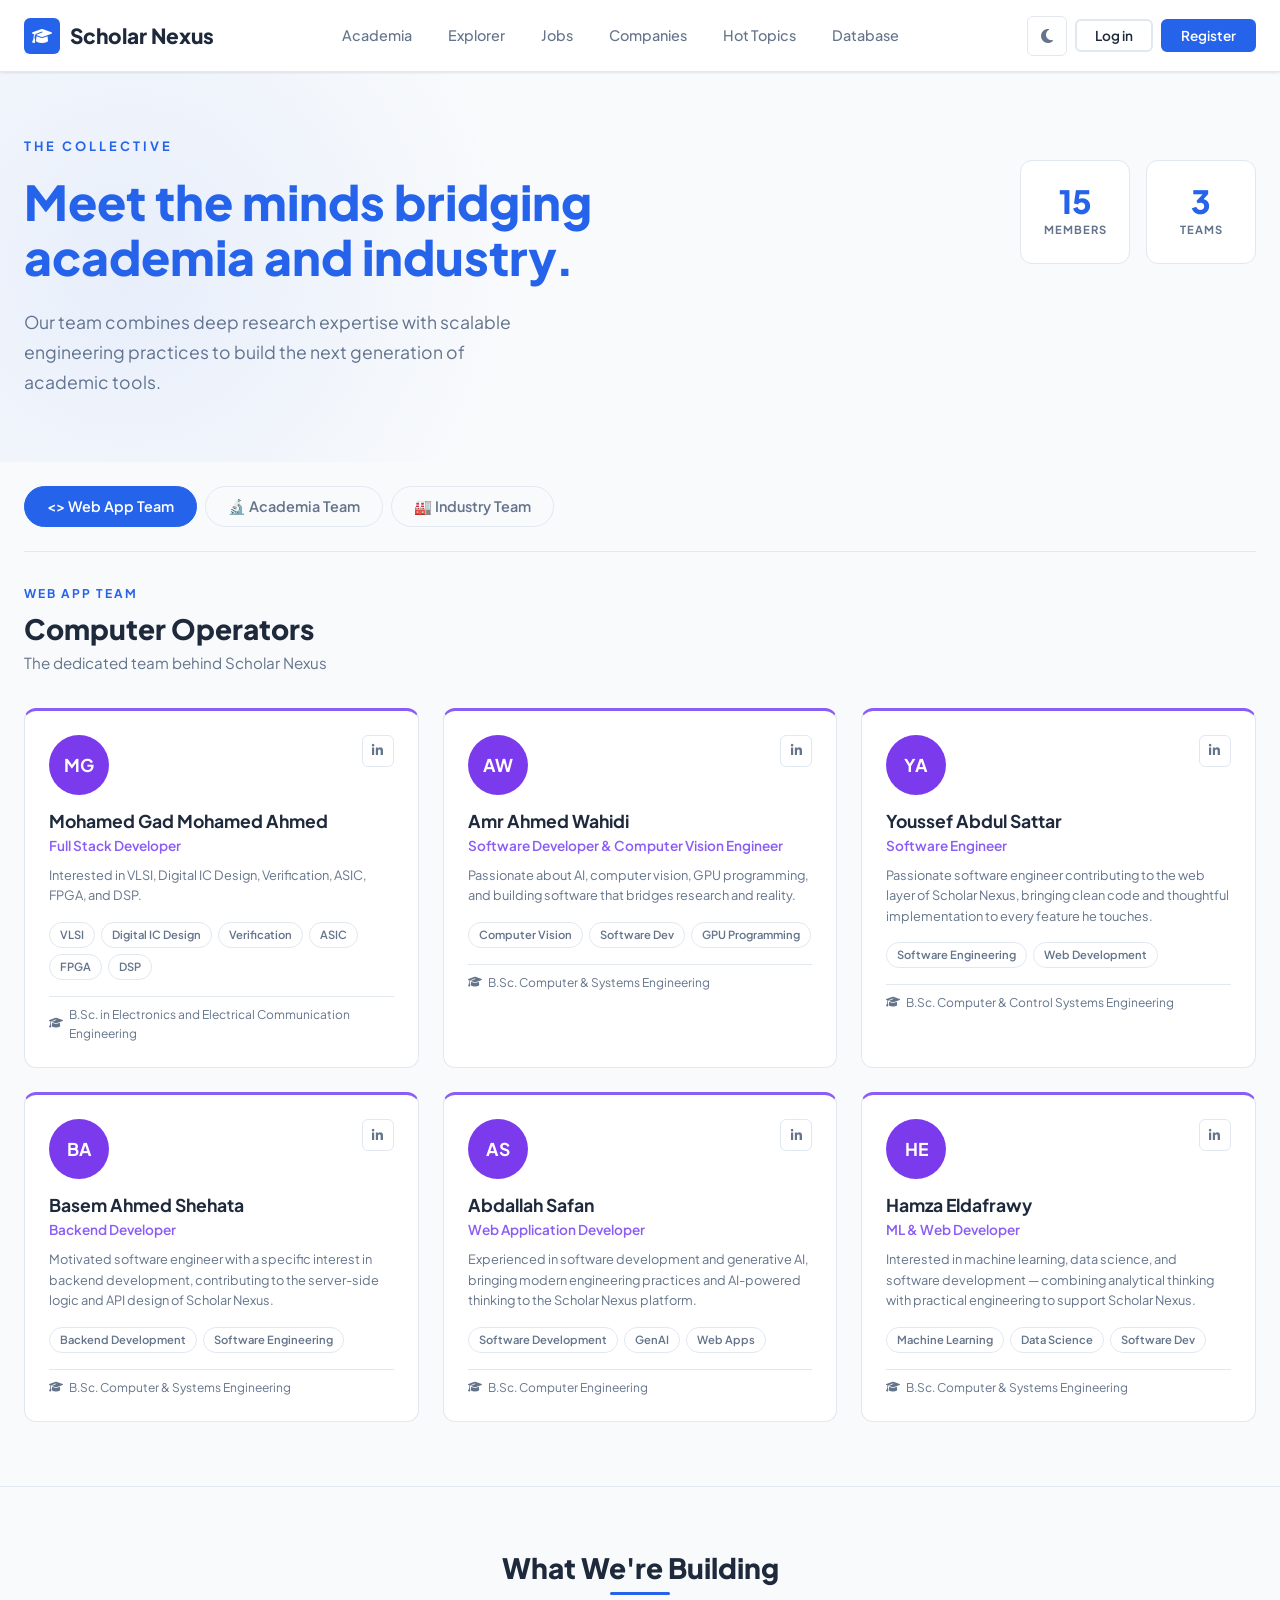
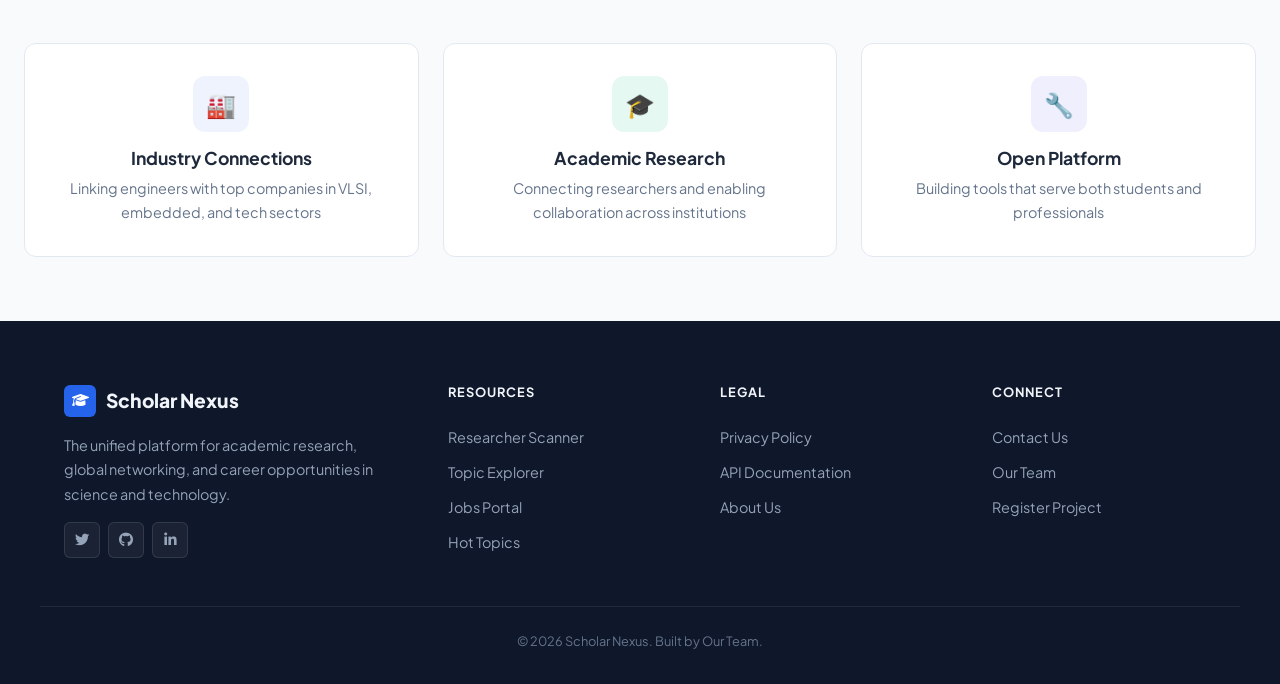
==== commit 69ac7933: "fix items" ====
--- a/public/team.html
+++ b/public/team.html
@@ -47,7 +47,7 @@
                 </div>
                 <div class="team-hero__stats">
                     <div class="team-stat-box">
-                        <div class="team-stat-box__value" data-count="16">0</div>
+                        <div class="team-stat-box__value" data-count="15">0</div>
                         <div class="team-stat-box__label">Members</div>
                     </div>
                     <div class="team-stat-box">
@@ -63,9 +63,7 @@
     <!-- ═══ FILTER TABS ═══ -->
     <section class="container">
         <div class="team-filters" id="team-filters">
-            <button class="team-filter-tab active" data-filter="leadership"
-                data-target="section-leadership">Leadership</button>
-            <button class="team-filter-tab" data-filter="web" data-target="section-web">&lt;&gt; Web App
+            <button class="team-filter-tab active" data-filter="web" data-target="section-web">&lt;&gt; Web App
                 Team</button>
             <button class="team-filter-tab" data-filter="academia" data-target="section-academia">🔬 Academia
                 Team</button>
@@ -75,44 +73,8 @@
     </section>
 
 
-    <!-- ═══ LEADERSHIP ═══ -->
-    <section class="container team-section" id="section-leadership" data-team="leadership">
-        <p class="team-section__label">Leadership</p>
-        <h2 class="team-section__title">Project Leadership</h2>
-        <p class="team-section__subtitle">Guiding the vision and direction of Scholar Nexus</p>
-
-        <div class="team-cards-grid">
-
-            <!-- Prof. Sherif Hosny -->
-            <div class="team-card" data-team="leadership" data-color="gold">
-                <div class="team-card__top">
-                    <div class="team-card__avatar" style="background: #f59e0b;">SH</div>
-                    <div class="team-card__actions">
-                        <a href="https://www.linkedin.com/in/sherif-hosny-0731b32b/" target="_blank" rel="noopener"
-                            class="team-card__action-btn team-card__action-btn--li" aria-label="LinkedIn">
-                            <i class="fab fa-linkedin-in"></i>
-                        </a>
-                    </div>
-                </div>
-                <h3 class="team-card__name">Prof. Sherif Hosny</h3>
-                <p class="team-card__role team-card__role--gold">Project Supervisor &amp; Mentor</p>
-                <p class="team-card__desc">
-                    Senior Staff Verification and Integration Engineer at STMicroelectronics.
-                    Provided the initial vision and guided the strategic and technical directions
-                    throughout development.
-                </p>
-                <div class="team-card__skills">
-                    <span class="team-card__skill">Verification</span>
-                    <span class="team-card__skill">STMicroelectronics</span>
-                    <span class="team-card__skill">Mentor</span>
-                </div>
-                <div class="team-card__meta">
-                    <span class="team-card__meta-item"><i class="fas fa-building"></i> STMicroelectronics</span>
-                </div>
-            </div>
-
-        </div>
-    </section>
+
+
 
 
     <!-- ═══ WEB APPLICATION TEAM ═══ -->
@@ -157,7 +119,7 @@
             <!-- Amr Ahmed Wahidi -->
             <div class="team-card" data-team="web" data-color="purple">
                 <div class="team-card__top">
-                    <div class="team-card__avatar" style="background: #8b5cf6;">AW</div>
+                    <div class="team-card__avatar" style="background: #7c3aed;">AW</div>
                     <div class="team-card__actions">
                         <a href="https://www.linkedin.com/in/amr-wahidi-747aba308/" target="_blank" rel="noopener"
                             class="team-card__action-btn team-card__action-btn--li" aria-label="LinkedIn">
@@ -185,7 +147,7 @@
             <!-- Youssef Abdul Sattar -->
             <div class="team-card" data-team="web" data-color="purple">
                 <div class="team-card__top">
-                    <div class="team-card__avatar" style="background: #6d28d9;">YA</div>
+                    <div class="team-card__avatar" style="background: #7c3aed;">YA</div>
                     <div class="team-card__actions">
                         <a href="https://www.linkedin.com/in/youssef-abdul-sattar-a793571b5" target="_blank"
                             rel="noopener" class="team-card__action-btn team-card__action-btn--li"
@@ -240,7 +202,7 @@
             <!-- Abdallah Safan -->
             <div class="team-card" data-team="web" data-color="purple">
                 <div class="team-card__top">
-                    <div class="team-card__avatar" style="background: #5b21b6;">AS</div>
+                    <div class="team-card__avatar" style="background: #7c3aed;">AS</div>
                     <div class="team-card__actions">
                         <a href="https://www.linkedin.com/in/abdallah-safan-021483278" target="_blank" rel="noopener"
                             class="team-card__action-btn team-card__action-btn--li" aria-label="LinkedIn">
@@ -268,7 +230,7 @@
             <!-- Hamza Eldafrawy -->
             <div class="team-card" data-team="web" data-color="purple">
                 <div class="team-card__top">
-                    <div class="team-card__avatar" style="background: #8b5cf6;">HE</div>
+                    <div class="team-card__avatar" style="background: #7c3aed;">HE</div>
                     <div class="team-card__actions">
                         <a href="https://www.linkedin.com/in/hamza-eldafrawy-a780591b9" target="_blank" rel="noopener"
                             class="team-card__action-btn team-card__action-btn--li" aria-label="LinkedIn">
@@ -340,7 +302,7 @@
             <!-- Karim Abdelhafez -->
             <div class="team-card" data-team="industry" data-color="blue">
                 <div class="team-card__top">
-                    <div class="team-card__avatar" style="background: #1e40af;">KA</div>
+                    <div class="team-card__avatar" style="background: #2563eb;">KA</div>
                     <div class="team-card__actions">
                         <a href="https://www.linkedin.com/in/karim-abdelhafez-1b89831b0" target="_blank" rel="noopener"
                             class="team-card__action-btn team-card__action-btn--li" aria-label="LinkedIn">
@@ -370,7 +332,7 @@
             <!-- Islam Mohamed Abdelaziz -->
             <div class="team-card" data-team="industry" data-color="blue">
                 <div class="team-card__top">
-                    <div class="team-card__avatar" style="background: #3b82f6;">IA</div>
+                    <div class="team-card__avatar" style="background: #2563eb;">IA</div>
                     <div class="team-card__actions">
                         <a href="https://www.linkedin.com/in/islam-mohamed-1144a5217" target="_blank" rel="noopener"
                             class="team-card__action-btn team-card__action-btn--li" aria-label="LinkedIn">
@@ -400,7 +362,7 @@
             <!-- Peter Gad -->
             <div class="team-card" data-team="industry" data-color="blue">
                 <div class="team-card__top">
-                    <div class="team-card__avatar" style="background: #1d4ed8;">PG</div>
+                    <div class="team-card__avatar" style="background: #2563eb;">PG</div>
                     <div class="team-card__actions">
                         <a href="https://www.linkedin.com/in/peter-gad-03bb34192" target="_blank" rel="noopener"
                             class="team-card__action-btn team-card__action-btn--li" aria-label="LinkedIn">
@@ -458,7 +420,7 @@
             <!-- Manar Kamel -->
             <div class="team-card" data-team="industry" data-color="blue">
                 <div class="team-card__top">
-                    <div class="team-card__avatar" style="background: #1e40af;">MK</div>
+                    <div class="team-card__avatar" style="background: #2563eb;">MK</div>
                     <div class="team-card__actions">
                         <a href="https://www.linkedin.com/in/manarkamelhuss" target="_blank" rel="noopener"
                             class="team-card__action-btn team-card__action-btn--li" aria-label="LinkedIn">
@@ -467,26 +429,36 @@
                     </div>
                 </div>
                 <h3 class="team-card__name">Manar Kamel</h3>
-                <p class="team-card__role team-card__role--blue">Industry Contributor</p>
-                <p class="team-card__desc">
-                    Contributing to the industry side of Scholar Nexus, bringing engineering expertise
-                    and practical experience to support the platform's industry connections.
-                </p>
-                <div class="team-card__skills">
-                    <span class="team-card__skill">Electronics</span>
-                    <span class="team-card__skill">Engineering</span>
-                </div>
-                <div class="team-card__meta">
-                    <span class="team-card__meta-item"><i class="fas fa-graduation-cap"></i> B.Sc. Electronics &amp;
-                        ECE</span>
-                    <span class="team-card__meta-item"><i class="fas fa-building"></i> Industry</span>
-                </div>
-            </div>
-
-            <!-- Yahia Mahmoud -->
+                <p class="team-card__role team-card__role--blue">Analog IC Designer</p>
+                <p class="team-card__desc">
+                    M.Sc. engineer with hands-on experience in
+                    transistor-level analog design, custom layout,
+                    parasitic extraction, and DRC/LVS verification
+                    in advanced CMOS nodes. Former Analog Layout
+                    Designer at Si-Vision Academy and Analog/RF IC
+                    Designer Intern at AUC.
+                </p>
+                <div class="team-card__skills">
+                    <span class="team-card__skill">Analog IC Design</span>
+                    <span class="team-card__skill">Custom Layout</span>
+                    <span class="team-card__skill">PEX</span>
+                    <span class="team-card__skill">DRC/LVS</span>
+                    <span class="team-card__skill">ASIC</span>
+                </div>
+                <div class="team-card__meta">
+                    <span class="team-card__meta-item"><i class="fas fa-graduation-cap"></i> M.Sc. Electronics & ECE
+                    </span>
+                    <span class="team-card__meta-item">
+                        <i class="fas fa-building"></i>
+                        Analog & Mixed-Signal IC Design
+                    </span>
+                </div>
+            </div>
+
+            <!-- Yahia Ahmed Hatem -->
             <div class="team-card" data-team="industry" data-color="blue">
                 <div class="team-card__top">
-                    <div class="team-card__avatar" style="background: #3b82f6;">YM</div>
+                    <div class="team-card__avatar" style="background: #2563eb;">YM</div>
                     <div class="team-card__actions">
                         <a href="https://www.linkedin.com/in/yahia-mahmoud-404752190" target="_blank" rel="noopener"
                             class="team-card__action-btn team-card__action-btn--li" aria-label="LinkedIn">
@@ -495,19 +467,21 @@
                     </div>
                 </div>
                 <h3 class="team-card__name">Yahia Mahmoud</h3>
-                <p class="team-card__role team-card__role--blue">Industry Contributor</p>
+                <p class="team-card__role team-card__role--blue"> Digital IC Designer</p>
                 <p class="team-card__desc">
                     Engineering professional contributing to the industry team of Scholar Nexus,
                     helping bridge the gap between academic research and real-world industry applications.
                 </p>
                 <div class="team-card__skills">
-                    <span class="team-card__skill">Electronics</span>
-                    <span class="team-card__skill">Engineering</span>
-                </div>
-                <div class="team-card__meta">
-                    <span class="team-card__meta-item"><i class="fas fa-graduation-cap"></i> B.Sc. Electronics &amp;
-                        ECE</span>
-                    <span class="team-card__meta-item"><i class="fas fa-building"></i> Industry</span>
+                    <span class="team-card__skill">Digital IC Design</span>
+                    <span class="team-card__skill">Verification</span>
+                </div>
+                <div class="team-card__meta">
+                    <span class="team-card__meta-item"><i class="fas fa-graduation-cap"></i> B.Sc. in Electronics and
+                        Electrical Communications Engineering
+                    </span>
+                    <span class="team-card__meta-item"><i class="fas fa-building"></i> Teaching and Research
+                        Assistant</span>
                 </div>
             </div>
 
@@ -556,7 +530,7 @@
             <!-- Mohamed Mostafa Mohamed -->
             <div class="team-card" data-team="academia" data-color="green">
                 <div class="team-card__top">
-                    <div class="team-card__avatar" style="background: #059669;">MM</div>
+                    <div class="team-card__avatar" style="background: #10b981;">MM</div>
                     <div class="team-card__actions">
                         <a href="https://www.linkedin.com/in/mohamed-mostafa-bb509b231" target="_blank" rel="noopener"
                             class="team-card__action-btn team-card__action-btn--li" aria-label="LinkedIn">
@@ -773,16 +747,18 @@
                 });
             });
 
-            // On load: show only leadership section (default active tab)
+            // On load: show only web section (first tab)
             teamSections.forEach(function (section) {
                 var sectionTeam = section.getAttribute('data-team');
-                if (sectionTeam !== 'leadership') {
+                if (sectionTeam !== 'web') {
                     section.style.display = 'none';
                 }
             });
 
-            // Trigger entrance animation for visible cards
-            var visibleCards = document.querySelectorAll('#section-leadership .team-card');
+            // Trigger entrance animation for web cards
+            var visibleCards = document.querySelectorAll(
+                '#section-web .team-card'
+            );
             visibleCards.forEach(function (card, i) {
                 setTimeout(function () {
                     card.classList.add('visible');
--- a/public/css/design-system.css
+++ b/public/css/design-system.css
@@ -99,6 +99,13 @@
   box-sizing: border-box;
   margin: 0;
   padding: 0;
+}
+
+html,
+body {
+  overflow-x: hidden;
+  max-width: 100%;
+  width: 100%;
 }
 
 html {
--- a/public/css/layout.css
+++ b/public/css/layout.css
@@ -371,4 +371,73 @@
         flex-direction: column;
         align-items: stretch;
     }
+}
+
+/* User Fixes - Container Width */
+.container {
+    width: 100%;
+    max-width: 1280px;
+    margin: 0 auto;
+    padding: 0 var(--space-lg);
+    box-sizing: border-box;
+}
+
+.container--wide {
+    max-width: 1440px;
+}
+
+@media (max-width: 768px) {
+
+    .container,
+    .container--wide {
+        padding: 0 var(--space-md);
+    }
+}
+
+@media (max-width: 480px) {
+
+    .container,
+    .container--wide {
+        padding: 0 var(--space-sm);
+    }
+}
+
+/* User Fixes - Navbar Mobile */
+@media (max-width: 768px) {
+    .navbar__links {
+        display: none;
+    }
+
+    .navbar__links.open {
+        display: flex;
+        flex-direction: column;
+        position: absolute;
+        top: 100%;
+        left: 0;
+        right: 0;
+        background: var(--bg-card);
+        /* Fallback if --bg-nav missing */
+        padding: var(--space-md);
+        border-bottom: 1px solid var(--border);
+        z-index: 100;
+    }
+
+    .navbar__hamburger {
+        display: flex;
+    }
+
+    .navbar__actions {
+        gap: var(--space-xs);
+    }
+
+    .btn-sm {
+        padding: 6px 12px;
+        font-size: 0.8rem;
+    }
+}
+
+@media (min-width: 769px) {
+    .navbar__hamburger {
+        display: none;
+    }
 }
--- a/public/css/pages/team.css
+++ b/public/css/pages/team.css
@@ -589,4 +589,68 @@
     .team-stat-box {
         width: 80px;
     }
+}
+
+/* User Fixes */
+@media (max-width: 768px) {
+    .team-hero__inner {
+        flex-direction: column;
+        gap: var(--space-lg);
+    }
+
+    .team-hero__title {
+        font-size: 2rem;
+    }
+
+    .team-hero__stats {
+        flex-wrap: wrap;
+        padding-top: 0;
+    }
+
+    .team-stat-box {
+        width: calc(50% - var(--space-sm));
+    }
+
+    .team-filters {
+        overflow-x: auto;
+        white-space: nowrap;
+        -webkit-overflow-scrolling: touch;
+        flex-wrap: nowrap;
+        padding-bottom: var(--space-sm);
+    }
+
+    .team-cards-grid {
+        grid-template-columns: 1fr;
+    }
+
+    .team-leader-card {
+        flex-direction: column;
+        text-align: center;
+        padding: var(--space-lg);
+    }
+
+    .team-leader-card__avatar {
+        width: 80px;
+        height: 80px;
+        font-size: 2rem;
+    }
+
+    .team-building__grid {
+        grid-template-columns: 1fr;
+    }
+}
+
+@media (max-width: 480px) {
+    .team-hero__title {
+        font-size: 1.6rem;
+    }
+
+    .team-stat-box {
+        width: calc(50% - var(--space-xs));
+    }
+
+    .team-filter-tab {
+        padding: 8px 14px;
+        font-size: 0.8rem;
+    }
 }
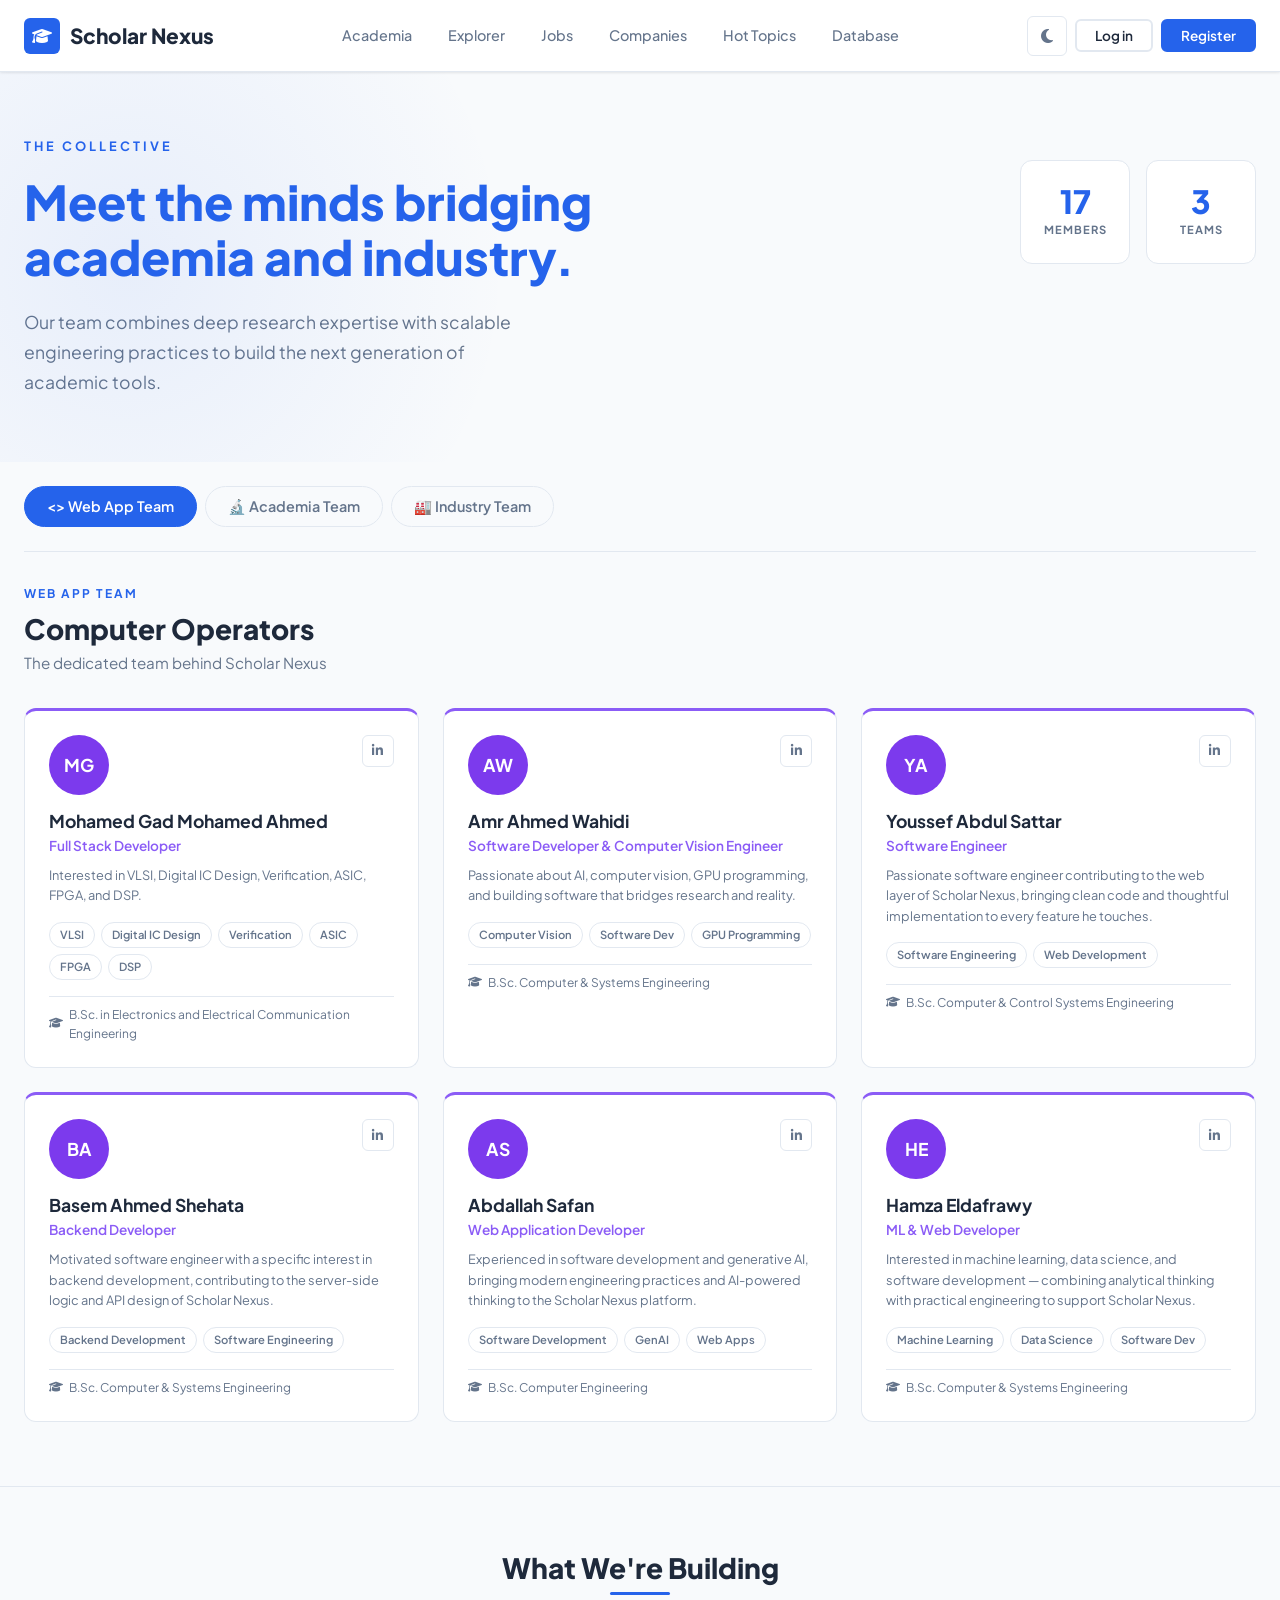
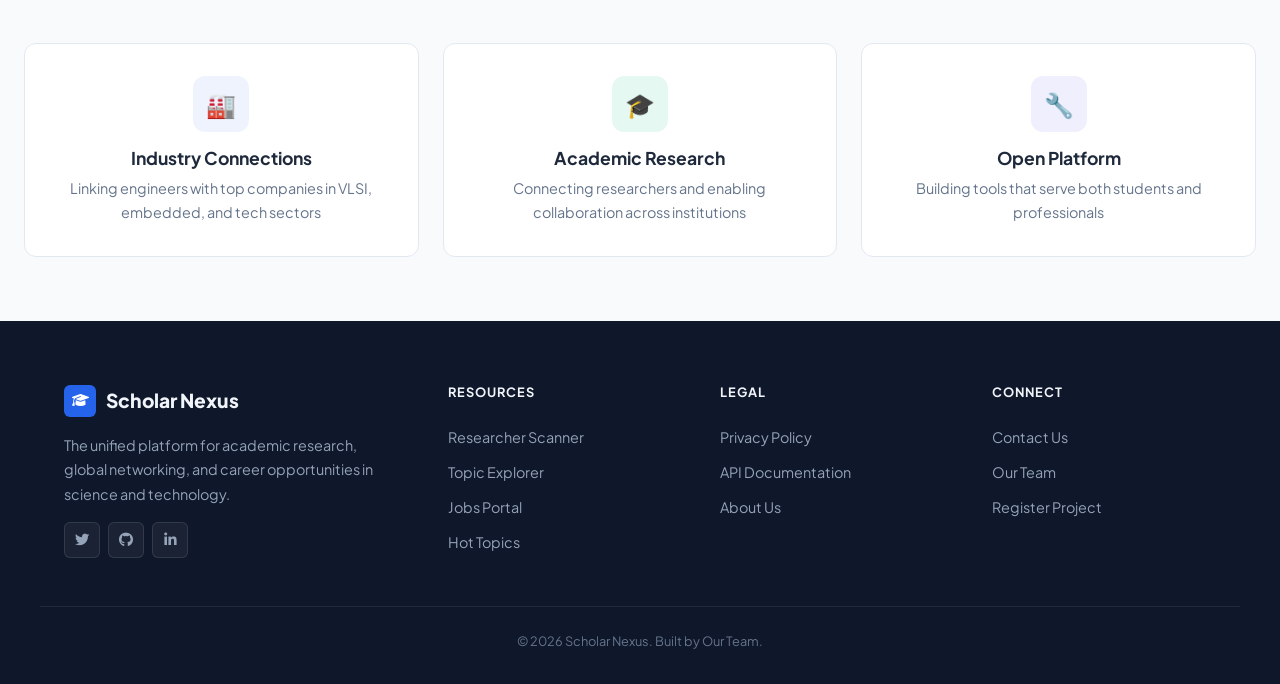
==== commit 11c9e9da: "fix company page and add team memebr" ====
--- a/public/team.html
+++ b/public/team.html
@@ -47,7 +47,7 @@
                 </div>
                 <div class="team-hero__stats">
                     <div class="team-stat-box">
-                        <div class="team-stat-box__value" data-count="15">0</div>
+                        <div class="team-stat-box__value" data-count="17">0</div>
                         <div class="team-stat-box__label">Members</div>
                     </div>
                     <div class="team-stat-box">
@@ -584,6 +584,38 @@
                     <span class="team-card__meta-item"><i class="fas fa-graduation-cap"></i> B.Sc. Electronics &amp; ECE
                         - Helwan University</span>
                     <span class="team-card__meta-item"><i class="fas fa-building"></i> VLSI</span>
+                </div>
+            </div>
+
+            <!-- Mahmoud Abdo Hussein -->
+            <div class="team-card" data-team="academia" data-color="green">
+                <div class="team-card__top">
+                    <div class="team-card__avatar" style="background: #10b981;">MH</div>
+                    <div class="team-card__actions">
+                        <a href="https://www.linkedin.com/in/mahmoud-3bdo?utm_source=share&utm_campaign=share_via&utm_content=profile&utm_medium=android_app"
+                            target="_blank" rel="noopener" class="team-card__action-btn team-card__action-btn--li"
+                            aria-label="LinkedIn">
+                            <i class="fab fa-linkedin-in"></i>
+                        </a>
+                    </div>
+                </div>
+                <h3 class="team-card__name">Mahmoud Abdo Hussein</h3>
+                <p class="team-card__role team-card__role--green">Digital Verification Engineer</p>
+                <p class="team-card__desc">
+                    Passionate about Digital Verification, AI Hardware Acceleration, and System Co-Design.
+                    Experienced in UVM/DPI and hardware acceleration of encryption algorithms, contributing
+                    strong methodological expertise to the Academia Team.
+                </p>
+                <div class="team-card__skills">
+                    <span class="team-card__skill">Digital Verification</span>
+                    <span class="team-card__skill">HW Acceleration</span>
+                    <span class="team-card__skill">UVM/DPI</span>
+                    <span class="team-card__skill">HLS</span>
+                </div>
+                <div class="team-card__meta">
+                    <span class="team-card__meta-item"><i class="fas fa-graduation-cap"></i> B.Sc. in Electronics and
+                        Electrical Communications Engineering</span>
+                    <span class="team-card__meta-item"><i class="fas fa-building"></i> Digital Verification</span>
                 </div>
             </div>
 
